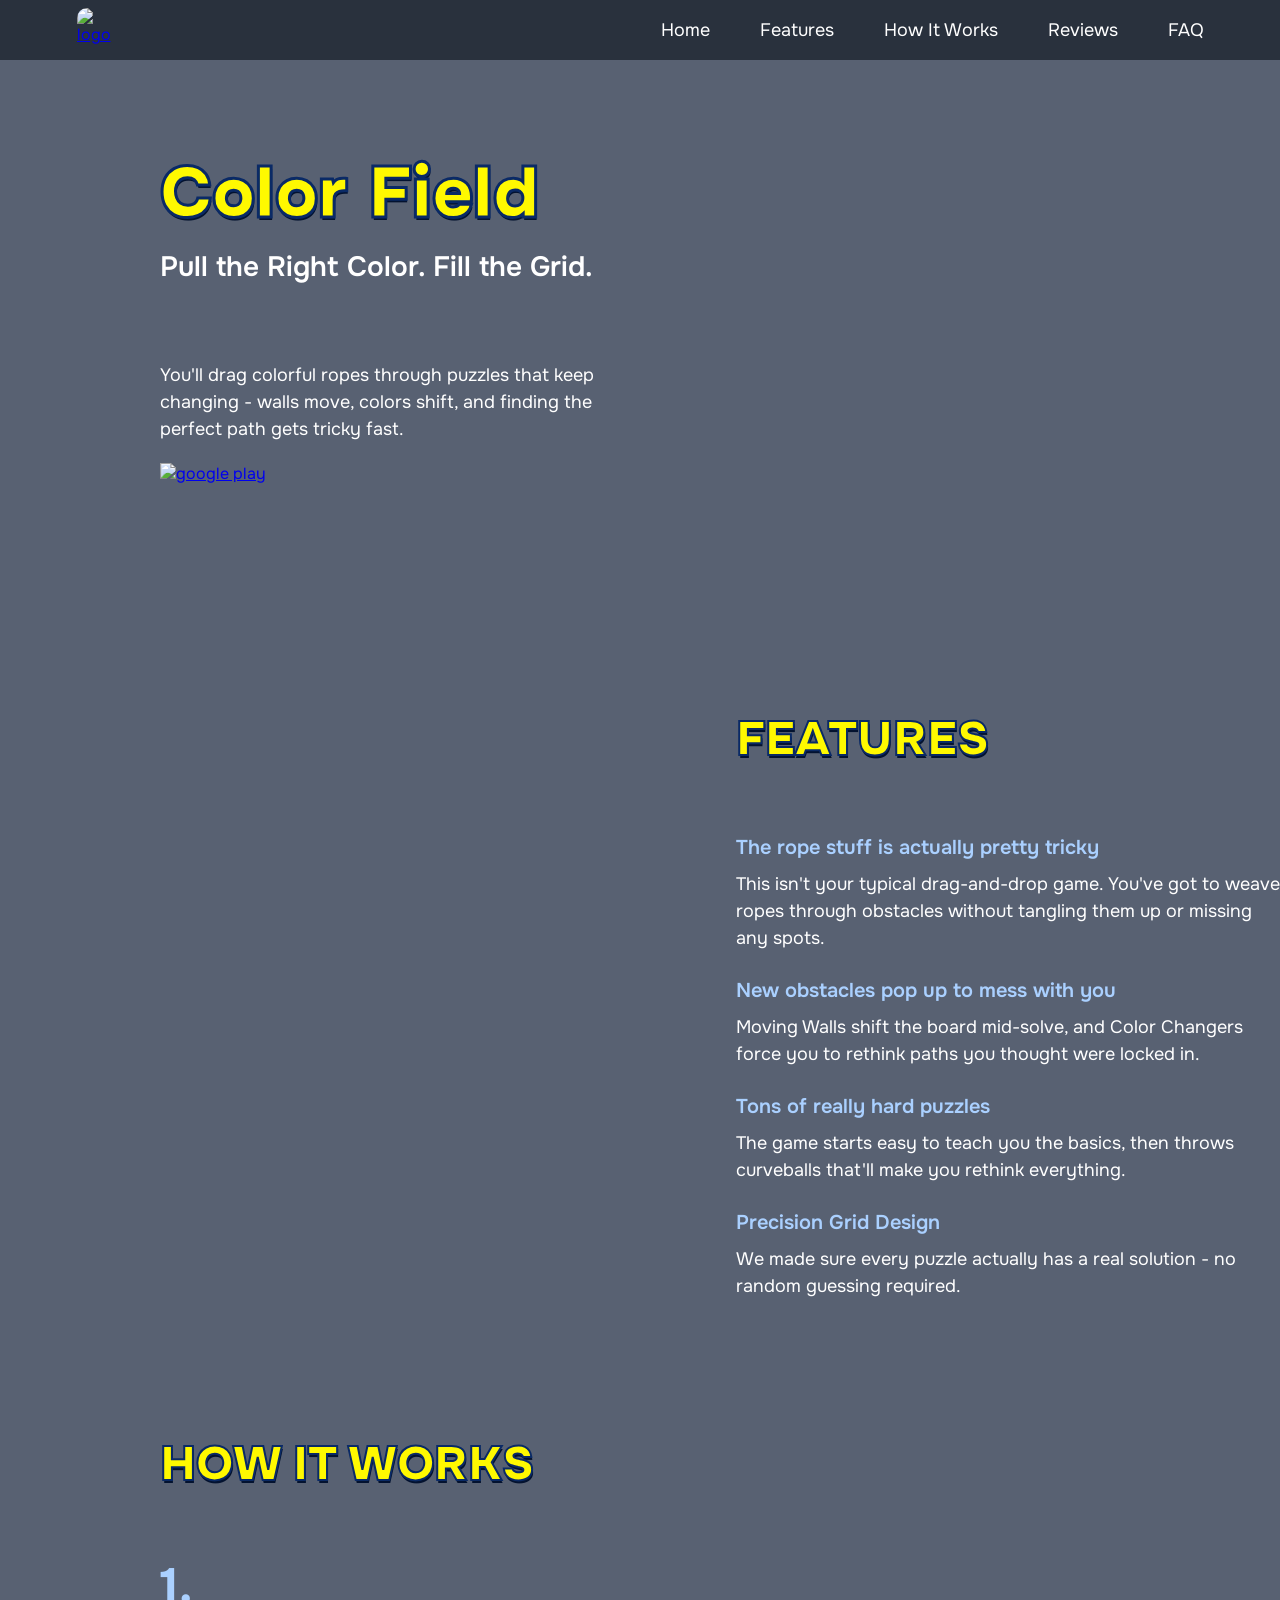
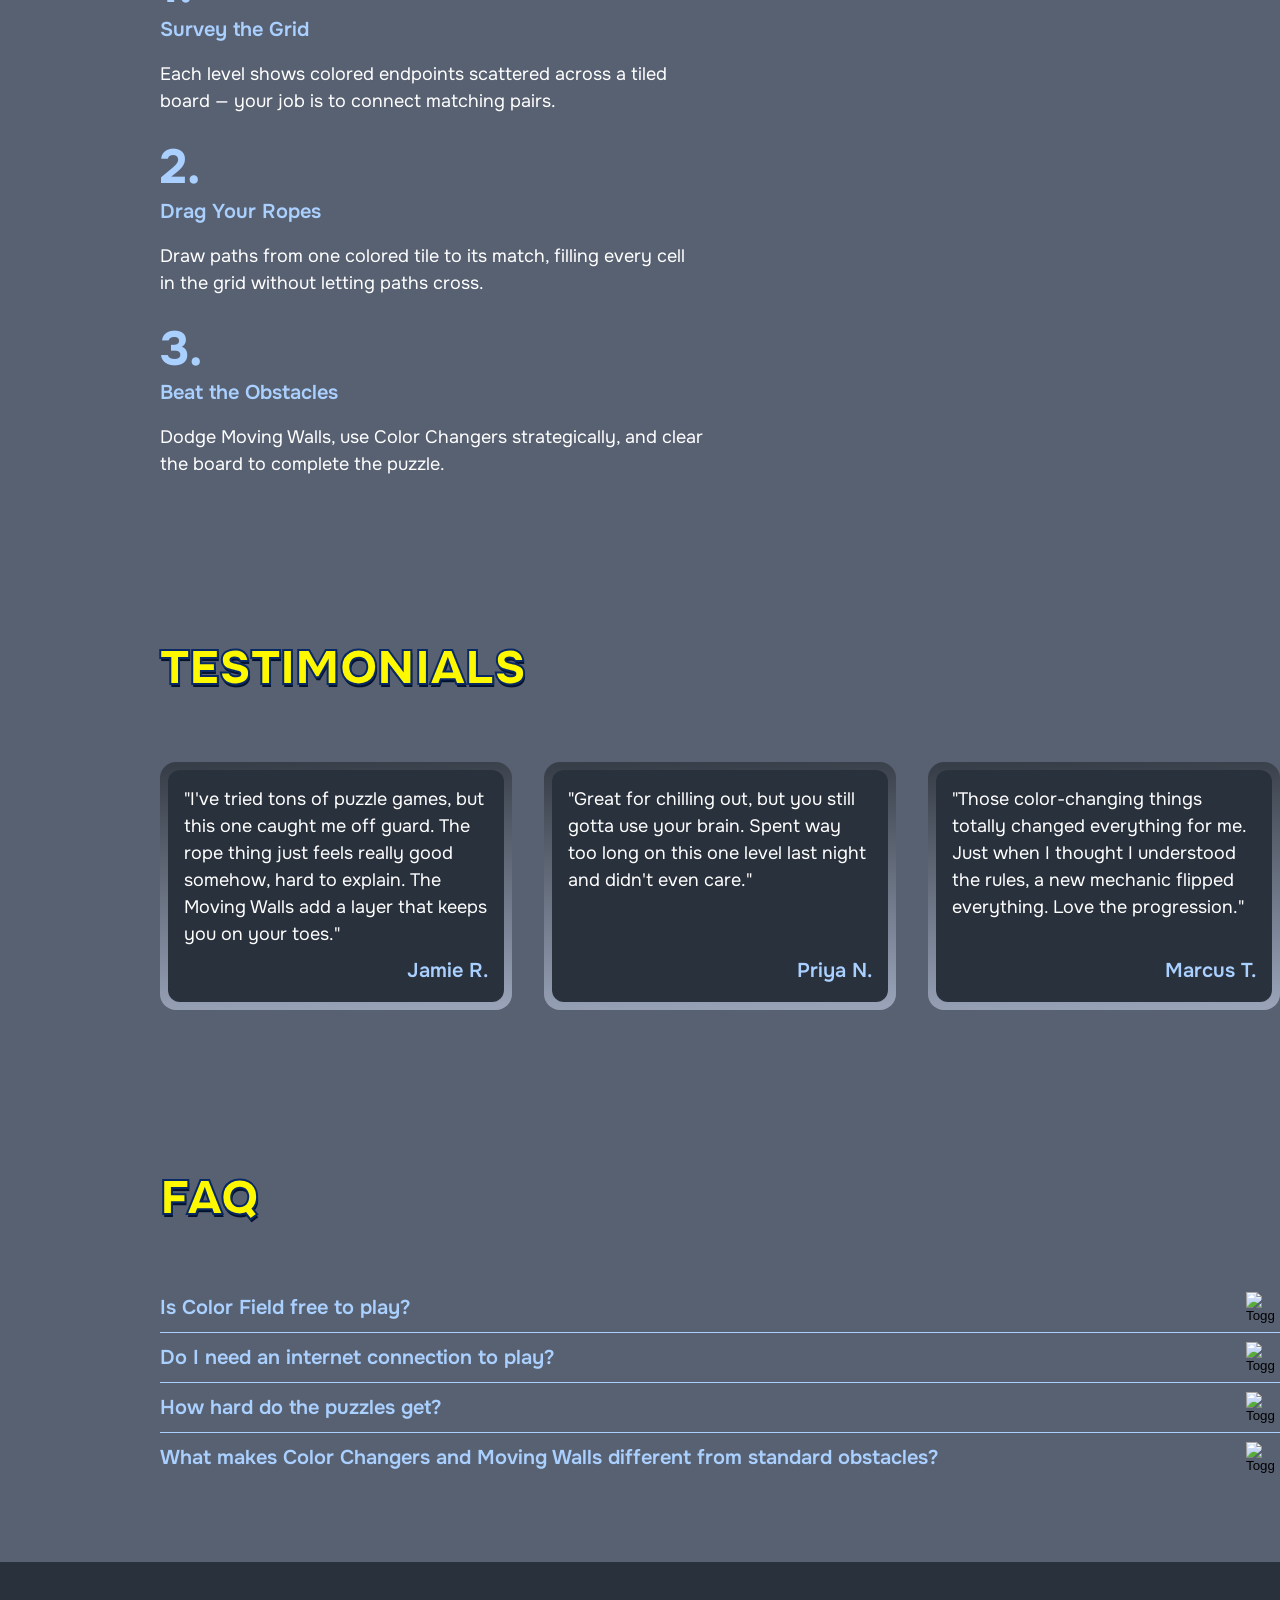
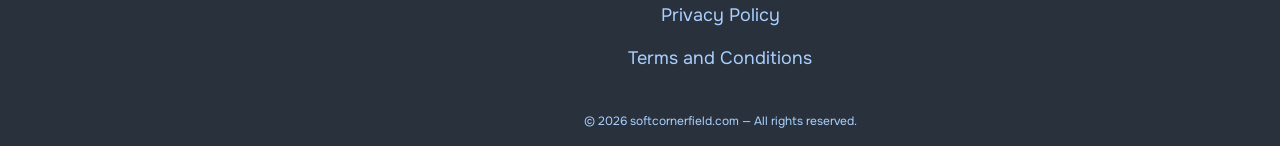
==== index.html @ 63a5f7dd "1" ====
<!doctype html>
<html lang="en">
  <head>
    <meta charset="UTF-8" />
    <meta name="viewport" content="width=device-width, initial-scale=1.0" />
    <meta name="description" content="" />
    <title>Color Field</title>
    <link rel="icon" href="img/500x500.png" />

    <link rel="stylesheet" type="text/css" href="slick/slick.css" />
    <link rel="stylesheet" href="css/main.css" />
  </head>

  <body>
    <header class="o-n-header">
      <div class="o-n-header-background"></div>
      <nav class="o-n-navigation">
        <ul class="o-n-navigation-list">
          <li class="o-n-navigation-item">
            <a href="/">
              <img
                class="o-n-title-img o-n-navigation-img"
                alt="logo"
                src="img/500x500.png"
                style="width: 44px; height: 44px; border-radius: 10px"
              />
            </a>
          </li>
          <li class="o-n-navigation-item">
            <a href="/" class="o-n-navigation-link">Home</a>
          </li>
          <li class="o-n-navigation-item">
            <a href="/#about" class="o-n-navigation-link">Features</a>
          </li>
          <li class="o-n-navigation-item">
            <a href="/#why" class="o-n-navigation-link">How It Works</a>
          </li>

          <li class="o-n-navigation-item">
            <a href="/#reviews" class="o-n-navigation-link">Reviews</a>
          </li>
          <li class="o-n-navigation-item">
            <a href="/#faq" class="o-n-navigation-link">FAQ</a>
          </li>
        </ul>

        <div class="o-n-header-button-wrapper">
          <a href="/" class="o-n-policy-terms-header-icon-menu">
            <img
              href="/"
              class="o-n-title-img"
              alt="logo"
              src="img/500x500.png"
              style="width: 44px; height: 44px; border-radius: 10px"
            />
          </a>

          <button type="button" class="o-n-header-icon-button" data-menu-button>
            <svg
              class="o-n-header-icon o-n-header-icon-menu"
              width="64"
              height="64"
              viewBox="0 0 64 64"
              fill="none"
              xmlns="http://www.w3.org/2000/svg"
            >
              <path
                d="M44 40L20 40"
                stroke="#FFFFFF"
                stroke-width="2"
                stroke-linecap="round"
              />
              <path
                d="M44 32L20 32"
                stroke="#FFFFFF"
                stroke-width="2"
                stroke-linecap="round"
              />
              <path
                d="M44 24L20 24"
                stroke="#FFFFFF"
                stroke-width="2"
                stroke-linecap="round"
              />
            </svg>

            <svg
              class="o-n-header-icon o-n-header-icon-close"
              width="64"
              height="64"
              viewBox="0 0 64 64"
              fill="none"
              xmlns="http://www.w3.org/2000/svg"
            >
              <path
                d="M44 40L20 40"
                stroke="#FFFFFF"
                stroke-width="2"
                stroke-linecap="round"
              />
              <path
                d="M44 32L20 32"
                stroke="#FFFFFF"
                stroke-width="2"
                stroke-linecap="round"
              />
              <path
                d="M44 24L20 24"
                stroke="#FFFFFF"
                stroke-width="2"
                stroke-linecap="round"
              />
            </svg>
          </button>
        </div>
      </nav>
    </header>

    <main>
      <section class="o-n-home" id="home">
        <div class="o-n-home-container">
          <div class="o-n-home-container-top">
            <h1 class="o-n-home-title">Color Field</h1>
            <p class="o-n-home-text">Pull the Right Color. Fill the Grid.</p>
            <p class="o-n-home-text-two">
              You'll drag colorful ropes through puzzles that keep changing -
              walls move, colors shift, and finding the perfect path gets tricky
              fast.
            </p>
            <a
              href="https://play.google.com/store/apps/details?id=com.color.fieldpuzzle&hl=en&gl=us"
              target="_blank"
            >
              <img
                class="o-n-home-link"
                src="./img/Download Button.png"
                alt="google play"
              />
            </a>
          </div>
        </div>
      </section>
      <section class="o-n-about" id="about">
        <div class="o-n-about-container">
          <h2 class="o-n-about-title">Features</h2>
          <ul class="o-n-about-list">
            <li class="o-n-about-item">
              <p class="o-n-about-text">
                The rope stuff is actually pretty tricky
              </p>
              <p class="o-n-about-text-bold">
                This isn't your typical drag-and-drop game. You've got to weave
                ropes through obstacles without tangling them up or missing any
                spots.
              </p>
            </li>
            <li class="o-n-about-item">
              <p class="o-n-about-text">
                New obstacles pop up to mess with you
              </p>
              <p class="o-n-about-text-bold">
                Moving Walls shift the board mid-solve, and Color Changers force
                you to rethink paths you thought were locked in.
              </p>
            </li>
            <li class="o-n-about-item">
              <p class="o-n-about-text">Tons of really hard puzzles</p>
              <p class="o-n-about-text-bold">
                The game starts easy to teach you the basics, then throws
                curveballs that'll make you rethink everything.
              </p>
            </li>
            <li class="o-n-about-item">
              <p class="o-n-about-text">Precision Grid Design</p>
              <p class="o-n-about-text-bold">
                We made sure every puzzle actually has a real solution - no
                random guessing required.
              </p>
            </li>
          </ul>
        </div>
      </section>
      <article class="o-n-why" id="why">
        <span style="display: none"
          >Generated: 2026-06-99, Hash: o-n-qk-o-n-39fd7x</span
        >

        <div class="o-n-why-container">
          <h2 class="o-n-about-title">How It Works</h2>
          <dl class="o-n-why-list">
            <div class="o-n-why-item">
              <dt class="o-n-why-text-bold">1.</dt>
              <dd class="o-n-why-text">Survey the Grid</dd>
              <dd class="o-n-why-text-two">
                Each level shows colored endpoints scattered across a tiled
                board — your job is to connect matching pairs.
              </dd>
            </div>
            <div class="o-n-why-item">
              <dt class="o-n-why-text-bold">2.</dt>
              <dd class="o-n-why-text">Drag Your Ropes</dd>
              <dd class="o-n-why-text-two">
                Draw paths from one colored tile to its match, filling every
                cell in the grid without letting paths cross.
              </dd>
            </div>
            <div class="o-n-why-item">
              <dt class="o-n-why-text-bold">3.</dt>
              <dd class="o-n-why-text">Beat the Obstacles</dd>
              <dd class="o-n-why-text-two">
                Dodge Moving Walls, use Color Changers strategically, and clear
                the board to complete the puzzle.
              </dd>
            </div>
          </dl>
        </div>
      </article>
      <section class="o-n-reviews" id="reviews">
        <div class="o-n-reviews-container">
          <h2 class="o-n-about-title">Testimonials</h2>
          <div class="o-n-reviews-list">
            <div class="o-n-reviews-item">
              <div>
                <p class="o-n-reviews-text-bold">
                  "I've tried tons of puzzle games, but this one caught me off
                  guard. The rope thing just feels really good somehow, hard to
                  explain. The Moving Walls add a layer that keeps you on your
                  toes."
                </p>

                <p class="o-n-reviews-text">Jamie R.</p>
              </div>
            </div>
            <div class="o-n-reviews-item">
              <div>
                <p class="o-n-reviews-text-bold">
                  "Great for chilling out, but you still gotta use your brain.
                  Spent way too long on this one level last night and didn't
                  even care."
                </p>

                <p class="o-n-reviews-text">Priya N.</p>
              </div>
            </div>
            <div class="o-n-reviews-item">
              <div>
                <p class="o-n-reviews-text-bold">
                  "Those color-changing things totally changed everything for
                  me. Just when I thought I understood the rules, a new mechanic
                  flipped everything. Love the progression."
                </p>

                <p class="o-n-reviews-text">Marcus T.</p>
              </div>
            </div>
          </div>
        </div>
      </section>

      <section class="o-n-faq" id="faq">
        <div class="o-n-faq-container">
          <h2 class="o-n-about-title">FAQ</h2>
          <ul class="o-n-faq-list">
            <li class="o-n-faq-item">
              <div class="o-n-faq-question" onclick="toggleAnswer(this)">
                <span>Is Color Field free to play?</span>
                <button class="o-n-toggle-button">
                  <figure><img src="/img/1 (1).png" alt="Toggle" /></figure>
                </button>
              </div>
              <div class="o-n-faq-answer">
                Yes, Color Field is free to download and play on Android. Some
                optional features or level packs may be available within the
                app.
              </div>
            </li>
            <li class="o-n-faq-item">
              <div class="o-n-faq-question" onclick="toggleAnswer(this)">
                <span>Do I need an internet connection to play?</span>
                <button class="o-n-toggle-button">
                  <figure><img src="/img/1 (1).png" alt="Toggle" /></figure>
                </button>
              </div>
              <div class="o-n-faq-answer">
                You can play most levels without wifi, so it's perfect for the
                subway, doctor's office, or just lounging around at home.
              </div>
            </li>
            <li class="o-n-faq-item">
              <div class="o-n-faq-question" onclick="toggleAnswer(this)">
                <span>How hard do the puzzles get?</span>
                <button class="o-n-toggle-button">
                  <figure><img src="/img/1 (1).png" alt="Toggle" /></figure>
                </button>
              </div>
              <div class="o-n-faq-answer">
                There are hundreds of puzzles starts super easy but gets crazy
                hard later — expect the difficulty to build steadily.
              </div>
            </li>
            <li class="o-n-faq-item" style="border: none">
              <div class="o-n-faq-question" onclick="toggleAnswer(this)">
                <span
                  >What makes Color Changers and Moving Walls different from
                  standard obstacles?</span
                >
                <button class="o-n-toggle-button">
                  <figure><img src="/img/1 (1).png" alt="Toggle" /></figure>
                </button>
              </div>
              <div class="o-n-faq-answer">
                Color Changers mess with your rope's color halfway through, so
                you'll need to completely rethink your approach. Moving Walls
                shift the available grid space, so timing and planning matter as
                much as logic.
              </div>
            </li>
          </ul>
        </div>
      </section>
    </main>
    <footer class="o-n-footer" style="margin: auto; background: #29313d">
      <div class="o-n-footer-container">
        <div class="o-n-footer-wrapper">
          <a class="o-n-footer-text" href="/policy.html">Privacy Policy</a>
          <a class="o-n-footer-text" href="/terms.html"
            >Terms and Conditions
          </a>
        </div>
        <p class="o-n-footer-copyright">
          © 2026 softcornerfield.com — All rights reserved.
        </p>
      </div>
    </footer>
    <script src="js/mobile-menu.js"></script>
    <script src="js/jquery-loc-o-n-0.js"></script>
    <script type="text/javascript" src="slick/slick.min.js"></script>
    <script src="js/slick.js"></script>
  </body>
</html>
---- css/main.css ----
@import url("https://fonts.googleapis.com/css2?family=Onest:wght@100..900&display=swap");

*,
*::before,
*::after {
  box-sizing: border-box;
}
html {
  scroll-behavior: smooth;
}

body {
  margin: 0;
  background: #586172;
  font-family: "Onest", sans-serif;
  color: #ffffff;
}

h1,
h2,
h3,
h4,
h5,
h6,
p {
  margin: 0;
}

ul,
ol {
  margin: 0;
  padding: 0;
  list-style: none;
}
dl,
dt,
dd {
  margin: 0;
  padding: 0;
}
img {
  display: block;
  height: auto;
}
figure {
  margin: 0;
  padding: 0;
  border: 0;
}
.list {
  list-style: none;
}

button,
a {
  cursor: pointer;
}

.button:hover {
  scale: 120%;
}

.o-n-header.is-open .o-n-header-background {
  left: 0;
}
.o-n-header-button-wrapper {
  margin-left: auto;
}
.o-n-header-icon {
  display: none;
}

.o-n-header-icon-button {
  display: -webkit-box;
  display: -ms-flexbox;
  display: flex;
  background-color: transparent;
  border: none;
  border-radius: 50%;
}
.o-n-navigation-list.is-open {
  right: 0;
}
.o-n-header-icon-menu {
  display: block;
}

.o-n-header-icon-button.is-open .o-n-header-icon-menu {
  display: none;
}

.o-n-header-icon-button.is-open .o-n-header-icon-close {
  display: block;
}

.o-n-header {
  position: fixed;
  width: 100%;
  z-index: 5;
  transition: background-color 0.3s ease;
  background: transparent;
  display: flex;
  height: 80px;
  background: #29313d;
}

.o-n-header-background {
  position: absolute;
  top: 0;
  right: 0;
  bottom: 0;
  left: 100%;
  z-index: -1;
  transition: left 0.3s ease;
  background: #29313d;
}
.o-n-header.is-open .o-n-header-background {
  left: 0;
}
.o-n-header-button-wrapper {
  margin-right: auto;
  display: flex;
  align-items: center;
  justify-content: space-between;
}

.o-n-header-icon-menu {
  display: block;
}

.o-n-header-icon-button.is-open .o-n-header-icon-menu {
  display: none;
}

.o-n-header-icon-button.is-open .o-n-header-icon-close {
  display: block;
}

.o-n-navigation {
  display: -ms-flexbox;
  -webkit-box-orient: vertical;
  -webkit-box-direction: normal;
  -ms-flex-direction: column;
  flex-direction: column;
  -webkit-box-align: center;
  -ms-flex-align: center;
  align-items: center;
  -webkit-box-flex: 1;
  -ms-flex: 1;
  flex: 1;
  padding: 10px 16px;
  position: relative;
}

.o-n-navigation-list {
  display: flex;
  flex-direction: column;
  align-items: center;
  position: absolute;
  top: 100%;
  right: -100%;
  width: 100%;
  height: auto;
  transition: 0.3s;
  z-index: 999;

  border-radius: 16px;

  padding-top: 16px;
  padding-bottom: 46px;

  gap: 24px;
  background: #29313d;
}

.o-n-navigation-list.is-open {
  right: 0;
}

.o-n-navigation-link {
  transition: all 0.3s ease-in-out;
  text-decoration: none;
  color: #ffffff;
  font-family: Onest;
  font-weight: 600;
  font-style: SemiBold;
  font-size: 24px;
  leading-trim: NONE;
  line-height: 130%;
  letter-spacing: 0%;
}

.o-n-navigation-link:hover,
.o-n-navigatioт-link:focus {
  color: #fff900;
}

.o-n-header.is-open {
  background-color: transparent;
}

.o-n-navigation-img {
  display: none;
}

@media screen and (min-width: 1204px) {
  .o-n-navigation-img {
    display: block;
    margin-right: 490px;
  }
  .o-n-policy-terms-header-icon-menu {
    display: none;
  }
  .o-n-header-button-wrapper {
    display: none;
  }
  .o-n-header {
    width: 100%;
    height: 60px;
    padding: 0;
    display: flex;
    align-items: center;
    justify-content: center;
    z-index: 1000;
  }

  .o-n-header-icon-button {
    display: none;
  }
  .o-n-navigation {
    display: flex;
    flex-direction: row;
    flex: 1;
    padding: 0;
    width: 1440px;
    padding: 0 0px;
    margin: auto;
  }

  .o-n-navigation-list {
    background-color: transparent;
    flex-direction: row;
    display: flex;
    position: static;
    width: 1440px;
    margin: auto;
    padding-block: 0;
    flex: 1;
    gap: 50px;
    height: 0px;
    display: flex;
    justify-content: center;
    align-items: center;
    justify-content: center;
    padding: 0;
  }

  .o-n-navigation-link {
    font-family: Onest;
    font-weight: 400;
    font-style: Regular;
    font-size: 18px;
    leading-trim: NONE;
    line-height: 150%;
    letter-spacing: 0%;
  }

  .o-n-navigation-item-desk {
    display: none;
  }
}

.o-n-home {
  margin: auto;
}
.o-n-home-container {
  width: 375px;
  height: 812px;
  background-repeat: no-repeat;
  background-size: cover;
  background-position: center;
  background-image: url("/img/Hero.png");
  padding: 100px 16px 0px;
  margin: auto;
}

.o-n-home-title {
  font-family: Onest;
  font-weight: 900;
  font-style: Bold;
  font-size: 56px;
  leading-trim: NONE;
  line-height: 120%;
  letter-spacing: 0%;

  color: #fff900;
  text-shadow: 1px 3px 0px #03122f;
  -webkit-text-stroke: 3px #0a2a66;
}

.o-n-home-text {
  font-family: Onest;
  font-weight: 600;
  font-style: SemiBold;
  font-size: 24px;
  leading-trim: NONE;
  line-height: 130%;
  letter-spacing: 0%;

  padding: 16px 90px 64px 0;
}
.o-n-home-text-two {
  font-family: Onest;
  font-weight: 400;
  font-style: Regular;
  font-size: 16px;
  leading-trim: NONE;
  line-height: 150%;
  letter-spacing: 0%;

  padding-bottom: 314px;
}
.o-n-home-link {
  width: 180px;
  margin: auto;
  transition: all 0.3s ease-in-out;
}

.o-n-home-link:hover {
  transform: scale(1.1);
}

@media screen and (min-width: 1204px) {
  .o-n-home {
    width: 1440px;
    height: 631px;
    background-repeat: no-repeat;
    background-size: cover;
    background-position: center;
    background-image: url("/img/Hero\ \(1\).png");
    margin: auto;
  }
  .o-n-home-container {
    width: 1440px;
    height: 631px;
    background-repeat: no-repeat;
    background-size: cover;
    background-position: center;
    background-image: none;
    padding: 150px 832px 0px 160px;
    margin: auto;
  }

  .o-n-home-title {
    font-family: Onest;
    font-weight: 900;
    font-style: Bold;
    font-size: 72px;
    leading-trim: NONE;
    line-height: 120%;
    letter-spacing: 0%;
  }

  .o-n-home-text {
    font-family: Onest;
    font-weight: 600;
    font-style: SemiBold;
    font-size: 28px;
    leading-trim: NONE;
    line-height: 130%;
    letter-spacing: 0%;

    padding: 13px 0 76px;
  }
  .o-n-home-text-two {
    font-family: Onest;
    font-weight: 400;
    font-style: Regular;
    font-size: 18px;
    leading-trim: NONE;
    line-height: 150%;
    letter-spacing: 0%;

    padding-bottom: 20px;
  }
  .o-n-home-link {
    width: 180px;
    margin: 0;
    transition: all 0.3s ease-in-out;
  }
}
.o-n-about {
  margin: auto;
  width: 375px;
  height: 1138px;
  background-repeat: no-repeat;
  background-size: cover;
  background-position: center;
  background-image: url("/img/Features.png");
}
.o-n-about-container {
  width: 375px;
  padding: 60px 16px 0px;
  margin: auto;
}
.o-n-about-title {
  text-transform: uppercase;
  font-family: Onest;
  font-weight: 900;
  font-style: Bold;
  font-size: 36px;
  leading-trim: NONE;
  line-height: 120%;
  letter-spacing: 0%;
  text-shadow: 1px 3px 0px #03122f;
  -webkit-text-stroke: 2px #0a2a66;
  color: #fff900;
}
.o-n-about-list {
  display: flex;
  flex-direction: column;
  gap: 16px;
  padding-top: 48px;
}
.o-n-about-text {
  font-family: Onest;
  font-weight: 600;
  font-style: SemiBold;
  font-size: 18px;
  leading-trim: NONE;
  line-height: 150%;
  letter-spacing: 0%;

  color: #aad0ff;
}

.o-n-about-text-bold {
  font-family: Onest;
  font-weight: 400;
  font-style: Regular;
  font-size: 16px;
  leading-trim: NONE;
  line-height: 150%;
  letter-spacing: 0%;

  padding-top: 8px;
}

@media screen and (min-width: 1204px) {
  .o-n-about {
    width: 1440px;
    height: 725px;
    background-image: url("/img/Features\ \(1\).png");
  }
  .o-n-about-container {
    width: 1440px;
    padding: 80px 160px 0 736px;
  }
  .o-n-about-title {
    font-family: Onest;

    font-style: Bold;
    font-size: 48px;
    leading-trim: NONE;
    line-height: 120%;
    letter-spacing: 0%;
  }
  .o-n-about-list {
    display: flex;
    flex-direction: column;
    gap: 24px;
    padding-top: 64px;
    width: 544px;
  }
  .o-n-about-text {
    font-family: Onest;
    font-weight: 600;
    font-style: SemiBold;
    font-size: 20px;
    leading-trim: NONE;
    line-height: 150%;
    letter-spacing: 0%;
  }

  .o-n-about-text-bold {
    font-family: Onest;
    font-weight: 400;
    font-style: Regular;
    font-size: 18px;
    leading-trim: NONE;
    line-height: 150%;
    letter-spacing: 0%;

    padding-top: 8px;
  }
}

.o-n-why-container {
  width: 375px;
  margin: auto;
  height: 1230px;
  padding: 60px 16px;
  background-repeat: no-repeat;
  background-size: cover;
  background-position: center;
  background-image: url("/img/How\ It\ Works.png");
}
.o-n-why-list {
  padding-top: 48px;
  display: flex;
  flex-direction: column;
  gap: 24px;
}
.o-n-why-item {
  display: flex;
  flex-direction: column;
}

.o-n-why-text-bold {
  font-family: Onest;
  font-weight: 700;
  font-style: Bold;
  font-size: 36px;
  leading-trim: NONE;
  line-height: 120%;
  letter-spacing: 0%;
  color: #aad0ff;
}
.o-n-why-text {
  font-family: Onest;
  font-weight: 600;
  font-style: SemiBold;
  font-size: 18px;
  leading-trim: NONE;
  line-height: 150%;
  letter-spacing: 0%;
  color: #aad0ff;
}
.o-n-why-text-two {
  font-family: Onest;
  font-weight: 400;
  font-style: Regular;
  font-size: 16px;
  leading-trim: NONE;
  line-height: 150%;
  letter-spacing: 0%;
  padding-top: 16px;
}

@media screen and (min-width: 1204px) {
  .o-n-why-container {
    width: 1440px;
    margin: auto;
    height: 804px;
    padding: 80px 160px;
    background-repeat: no-repeat;
    background-size: cover;
    background-position: center;
    background-image: url("/img/How\ It\ Works\ \(1\).png");
  }
  .o-n-why-list {
    padding-top: 64px;
    width: 544px;
    gap: 24px;
  }
  .o-n-why-item {
  }
  .o-n-why-text-bold {
    font-family: Onest;
    font-weight: 700;
    font-style: Bold;
    font-size: 48px;
    leading-trim: NONE;
    line-height: 120%;
    letter-spacing: 0%;
  }
  .o-n-why-text {
    font-family: Onest;
    font-weight: 600;
    font-style: SemiBold;
    font-size: 20px;
    leading-trim: NONE;
    line-height: 150%;
    letter-spacing: 0%;
  }
  .o-n-why-text-two {
    font-family: Onest;
    font-weight: 400;
    font-style: Regular;
    font-size: 18px;
    leading-trim: NONE;
    line-height: 150%;
    letter-spacing: 0%;
  }
}

.o-n-reviews-container {
  margin: auto;
  padding: 60px 16px;
  width: 375px;
}
.o-n-reviews-list {
  padding-top: 48px;
}

.o-n-reviews-item {
  margin: 0 8px;
  width: 300px;
  height: 227px;

  border-radius: 16px;
  padding: 8px;
  background: #29313d;

  background: linear-gradient(177.69deg, #373e48 1.9%, #99a3b8 98.1%);
}
.o-n-reviews-item div {
  width: 284px;
  height: 211px;
  border-radius: 12px;
  padding: 16px;
  background: #29313d;
}

.o-n-reviews-text-bold {
  font-family: Onest;
  font-weight: 400;
  font-style: Regular;
  font-size: 16px;
  leading-trim: NONE;
  line-height: 150%;
  letter-spacing: 0%;
  height: 144px;
}

.o-n-reviews-text {
  font-family: Onest;
  font-weight: 600;
  font-style: SemiBold;
  font-size: 18px;
  leading-trim: NONE;
  line-height: 150%;
  letter-spacing: 0%;
  text-align: right;
  color: #aad0ff;
  padding-top: 8px;
}

@media screen and (min-width: 1204px) {
  .o-n-reviews-container {
    margin: auto;
    padding: 80px 160px;
    width: 1440px;
  }
  .o-n-reviews-list {
    padding-top: 64px;
  }

  .o-n-reviews-item {
    margin: 0 16px;
    width: 352px;
    height: 248px;
    border-radius: 16px;
    padding: 8px;
  }
  .o-n-reviews-item div {
    width: 336px;
    height: 232px;

    border-radius: 12px;
    padding: 16px;
  }

  .o-n-reviews-text-bold {
    font-family: Onest;
    font-weight: 400;
    font-style: Regular;
    font-size: 18px;
    leading-trim: NONE;
    line-height: 150%;
    letter-spacing: 0%;
    height: 162px;
  }

  .o-n-reviews-text {
    font-family: Onest;
    font-weight: 600;
    font-style: SemiBold;
    font-size: 20px;
    leading-trim: NONE;
    line-height: 150%;
    letter-spacing: 0%;
    text-align: right;

    padding-top: 8px;
  }
}

.o-n-faq-container {
  padding: 60px 16px;
  width: 375px;
  margin: auto;
}
.o-n-faq-list {
  padding-top: 48px;
  display: flex;
  flex-direction: column;
  gap: 8px;
}

.o-n-faq-item {
  padding-bottom: 8px;
  border-bottom: 1px solid #aad0ff;
}

.o-n-faq-question {
  display: flex;
  justify-content: space-between;
  align-items: center;
  font-family: Onest;
  font-weight: 600;
  font-style: SemiBold;
  font-size: 18px;
  leading-trim: NONE;
  line-height: 150%;
  letter-spacing: 0%;

  color: #aad0ff;
}

.o-n-faq-answer {
  font-family: Onest;
  font-weight: 400;
  font-style: Regular;
  font-size: 16px;
  leading-trim: NONE;
  line-height: 150%;
  letter-spacing: 0%;
}
.o-n-toggle-button {
  background: none;
  border: none;
  cursor: pointer;
}

.o-n-toggle-button img {
  width: 28px;
  transition: transform 0.3s ease;
}
.o-n-faq-answer {
  max-height: 0;
  overflow: hidden;
  transition:
    max-height 0.4s ease,
    opacity 0.4s ease;
  opacity: 0;
}

.o-n-faq-answer.open {
  max-height: 200px;
  opacity: 1;
  padding-top: 16px;
}

.o-n-toggle-button img.rotated {
  transform: rotate(180deg);
}
@media screen and (min-width: 1204px) {
  .o-n-faq-container {
    padding: 80px 160px;
    width: 1440px;
    margin: auto;
  }
  .o-n-faq-list {
    padding-top: 64px;
  }

  .o-n-faq-item {
  }

  .o-n-faq-question {
    font-family: Onest;
    font-weight: 600;
    font-style: SemiBold;
    font-size: 20px;
    leading-trim: NONE;
    line-height: 150%;
    letter-spacing: 0%;
  }

  .o-n-faq-answer {
    font-family: Onest;
    font-weight: 400;
    font-style: Regular;
    font-size: 18px;
    leading-trim: NONE;
    line-height: 150%;
    letter-spacing: 0%;
  }
}
.o-n-policy-terms-container {
  padding: 120px 16px 40px;
  width: 375px;
  margin: auto;

  font-family: Onest;
  font-weight: 400;
  font-style: Regular;
  font-size: 16px;
  leading-trim: NONE;
  line-height: 150%;
  letter-spacing: 0%;
}

.o-n-policy-terms-container h1 {
  margin-bottom: 20px;
  font-family: Onest;
  font-weight: 700;
  font-style: Bold;
  font-size: 36px;
  leading-trim: NONE;
  line-height: 120%;
  letter-spacing: 0%;
}
.o-n-policy-terms-container h2 {
  margin: 20px 0;
  font-family: Onest;
  font-weight: 600;
  font-style: SemiBold;
  font-size: 24px;
  leading-trim: NONE;
  line-height: 130%;
  letter-spacing: 0%;
}
.o-n-policy-terms-container u {
  display: block;
  margin: 20px 0;
}
.o-n-policy-terms-container strong {
  display: block;
  margin: 20px 0;
}
.o-n-policy-terms-container ul {
  list-style-type: disc;
  margin-left: 20px;
}
.o-n-policy-terms-container a {
  text-decoration: none;
  color: #ffffff;
}

@media screen and (min-width: 1204px) {
  .o-n-policy-terms-container {
    padding: 140px 160px 80px;
    width: 1440px;

    font-weight: 400;
    font-style: Regular;
    font-size: 18px;
    leading-trim: NONE;
    line-height: 150%;
    letter-spacing: 0%;
  }
  .o-n-policy-terms-container h1 {
    font-weight: 700;
    font-style: Bold;
    font-size: 48px;
    leading-trim: NONE;
    line-height: 120%;
    letter-spacing: 0%;
  }
  .o-n-policy-terms-container h2 {
    font-weight: 500;
    font-style: Medium;
    font-size: 28px;
    leading-trim: NONE;
    line-height: 130%;
    letter-spacing: 0%;
  }
}

.o-n-footer-container {
  width: 375px;
  padding: 40px 16px 16px;
  margin: auto;
  display: flex;
  flex-direction: column;

  align-items: center;
  gap: 40px;
  color: #aad0ff;
}

.o-n-footer-wrapper {
  display: flex;
  flex-direction: column;
  gap: 16px;
}

.o-n-footer-text {
  text-decoration: none;
  color: inherit;
  font-family: Onest;
  font-weight: 400;
  font-style: Regular;
  font-size: 16px;
  leading-trim: NONE;
  line-height: 150%;
  letter-spacing: 0%;
  text-align: center;
}

.o-n-footer-copyright {
  font-family: Onest;
  font-weight: 400;
  font-style: Regular;
  font-size: 11px;
  leading-trim: NONE;
  line-height: 150%;
  letter-spacing: 0%;
  text-align: center;
}

@media screen and (min-width: 1204px) {
  .o-n-footer-container {
    width: 1440px;
    padding: 40px 160px 16px;
    gap: 40px;
  }

  .o-n-footer-text {
    font-family: Onest;
    font-weight: 400;
    font-style: Regular;
    font-size: 18px;
    leading-trim: NONE;
    line-height: 150%;
    letter-spacing: 0%;
    text-align: center;
  }

  .o-n-footer-copyright {
    font-family: Onest;
    font-weight: 400;
    font-style: Regular;
    font-size: 12px;
    leading-trim: NONE;
    line-height: 150%;
    letter-spacing: 0%;
    text-align: center;
  }
}
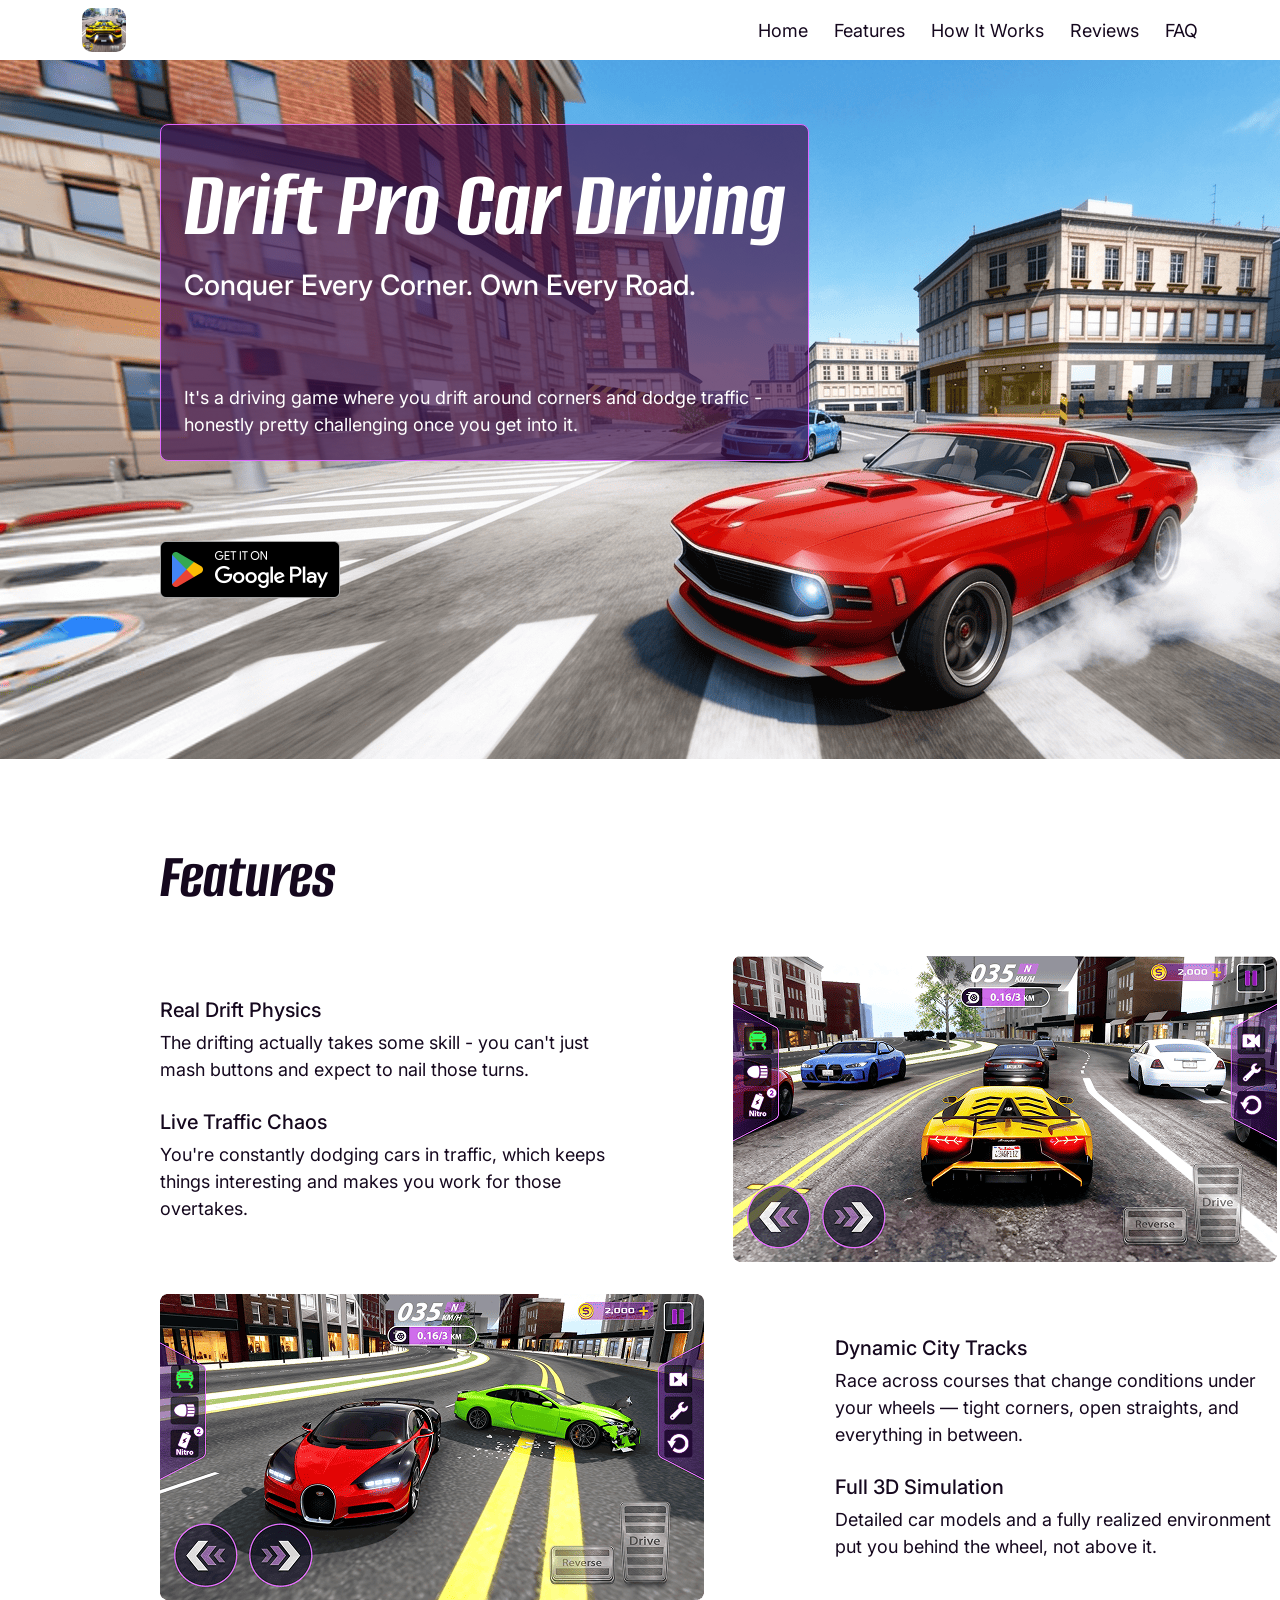
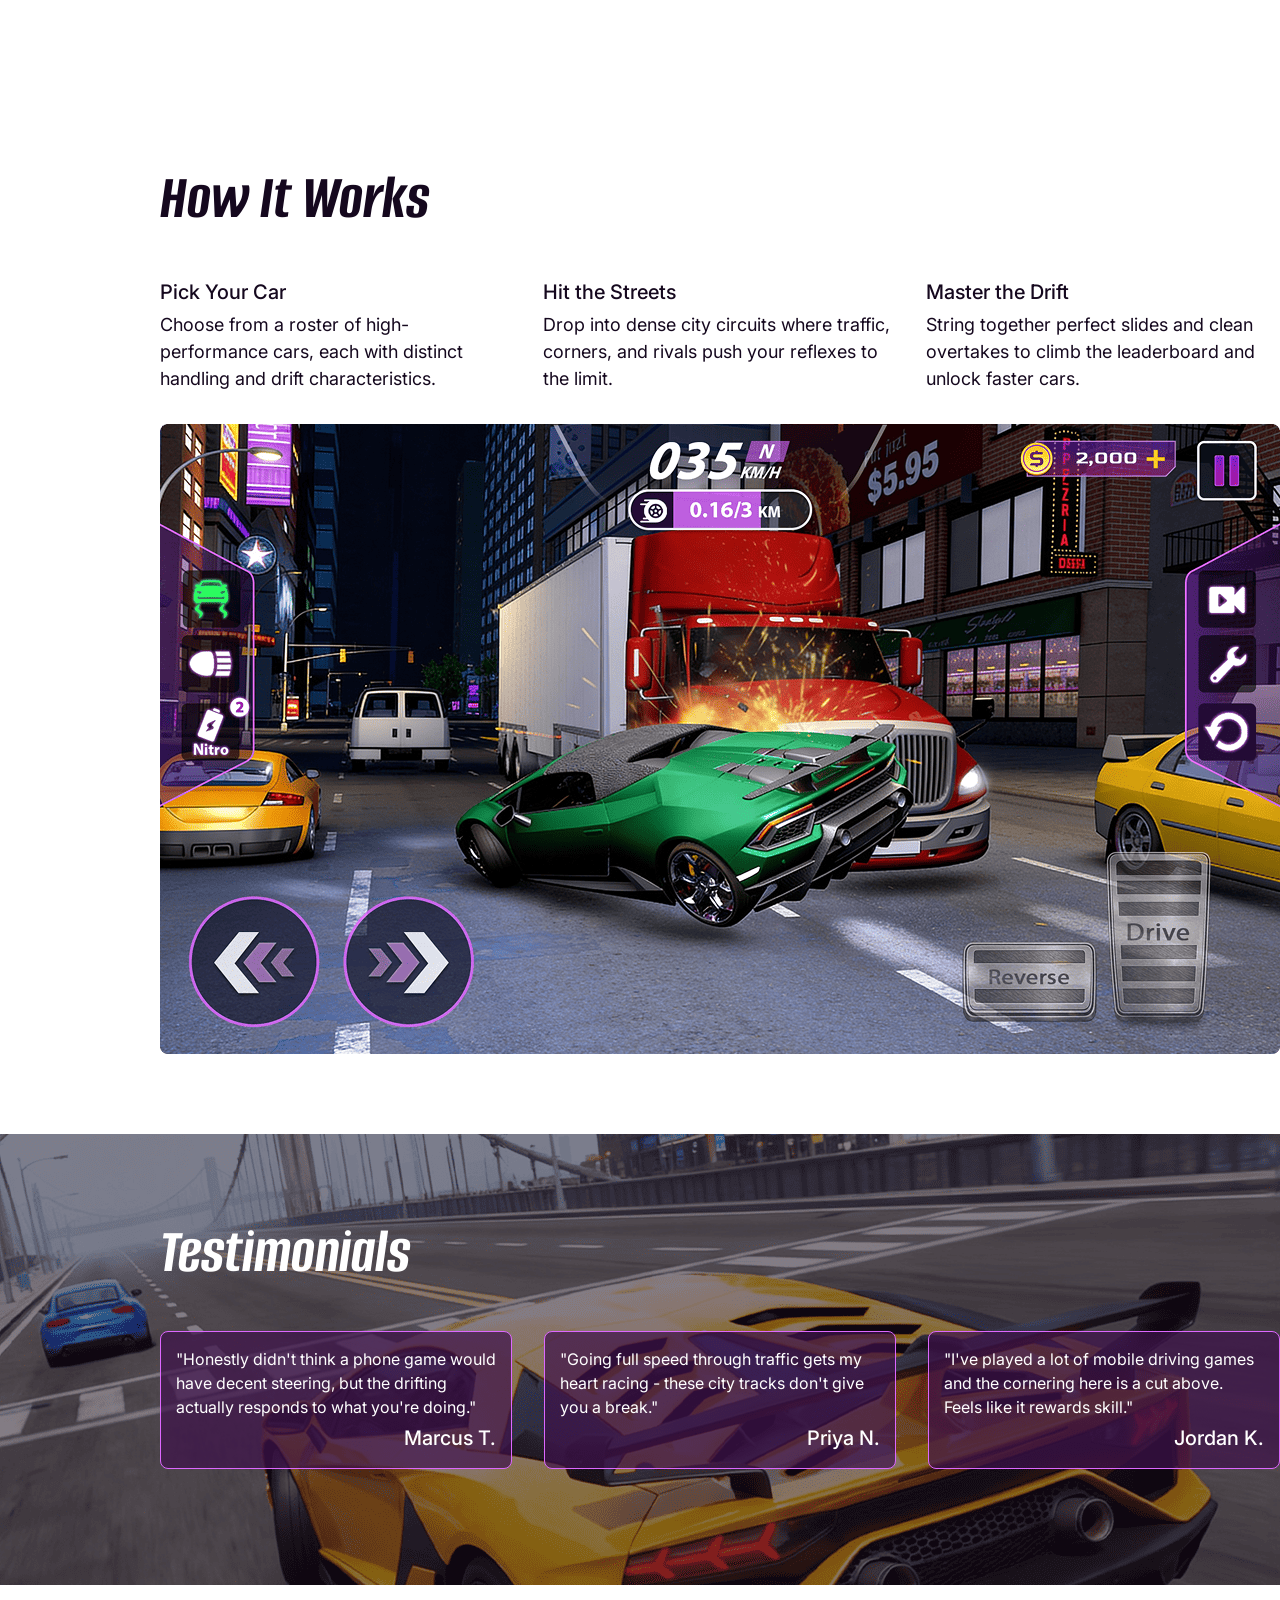
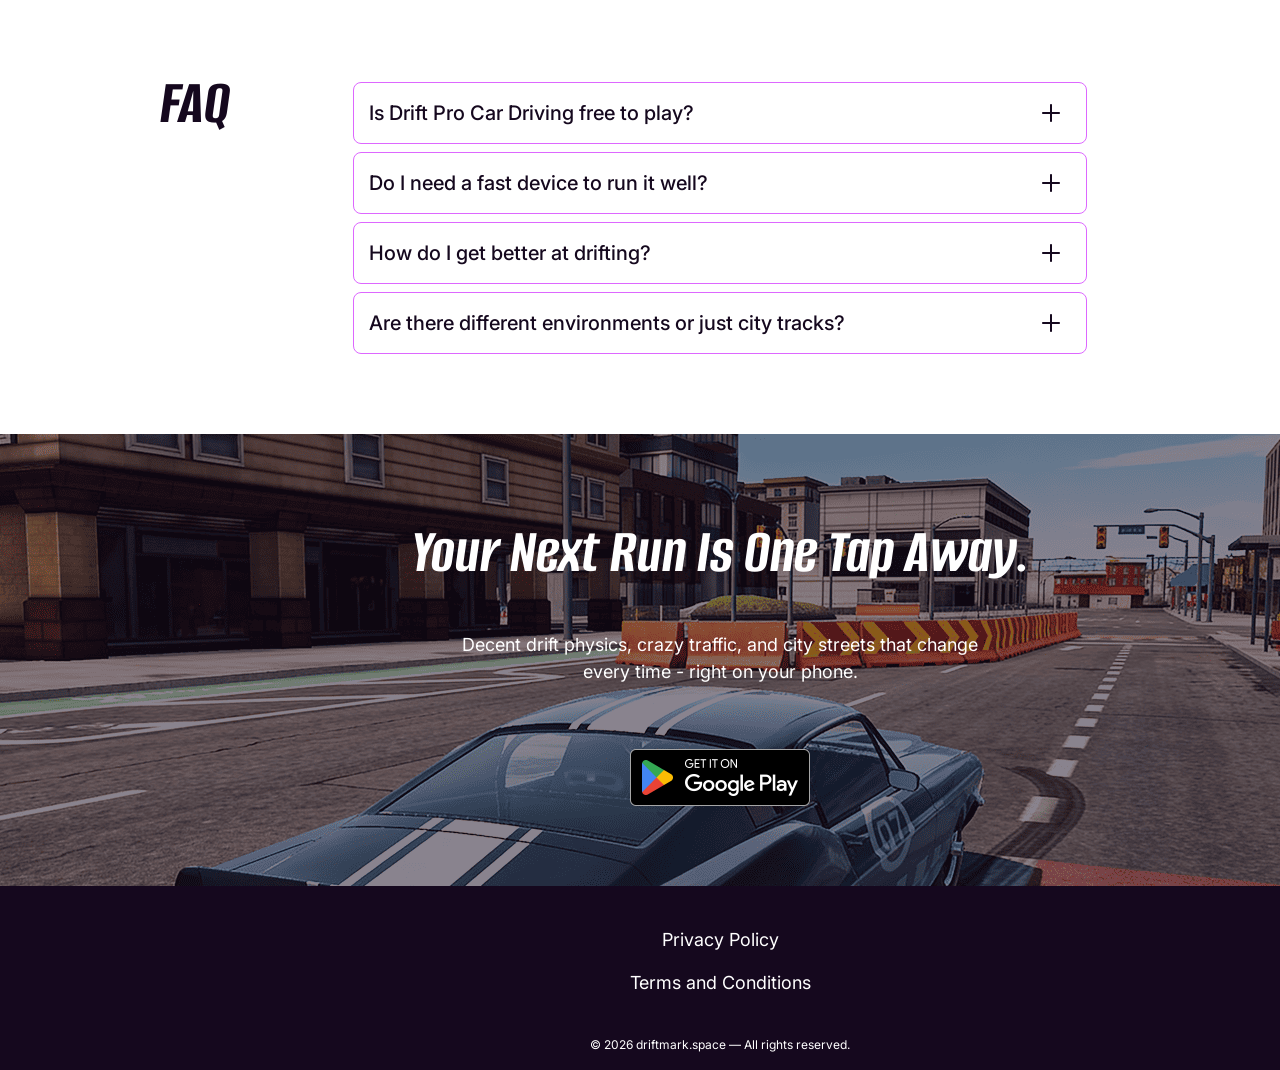
==== commit 24869243: "2" ====
--- a/index.html
+++ b/index.html
@@ -4,7 +4,7 @@
     <meta charset="UTF-8" />
     <meta name="viewport" content="width=device-width, initial-scale=1.0" />
     <meta name="description" content="" />
-    <title>Color Field</title>
+    <title>Drift Pro Car Driving</title>
     <link rel="icon" href="img/500x500.png" />
 
     <link rel="stylesheet" type="text/css" href="slick/slick.css" />
@@ -12,52 +12,52 @@
   </head>
 
   <body>
-    <header class="o-n-header">
-      <div class="o-n-header-background"></div>
-      <nav class="o-n-navigation">
-        <ul class="o-n-navigation-list">
-          <li class="o-n-navigation-item">
+    <header class="p-t-header">
+      <div class="p-t-header-background"></div>
+      <nav class="p-t-navigation">
+        <ul class="p-t-navigation-list">
+          <li class="p-t-navigation-item">
             <a href="/">
               <img
-                class="o-n-title-img o-n-navigation-img"
+                class="p-t-title-img p-t-navigation-img"
                 alt="logo"
                 src="img/500x500.png"
                 style="width: 44px; height: 44px; border-radius: 10px"
               />
             </a>
           </li>
-          <li class="o-n-navigation-item">
-            <a href="/" class="o-n-navigation-link">Home</a>
-          </li>
-          <li class="o-n-navigation-item">
-            <a href="/#about" class="o-n-navigation-link">Features</a>
-          </li>
-          <li class="o-n-navigation-item">
-            <a href="/#why" class="o-n-navigation-link">How It Works</a>
-          </li>
-
-          <li class="o-n-navigation-item">
-            <a href="/#reviews" class="o-n-navigation-link">Reviews</a>
-          </li>
-          <li class="o-n-navigation-item">
-            <a href="/#faq" class="o-n-navigation-link">FAQ</a>
+          <li class="p-t-navigation-item">
+            <a href="/" class="p-t-navigation-link">Home</a>
+          </li>
+          <li class="p-t-navigation-item">
+            <a href="/#about" class="p-t-navigation-link">Features</a>
+          </li>
+          <li class="p-t-navigation-item">
+            <a href="/#why" class="p-t-navigation-link">How It Works</a>
+          </li>
+
+          <li class="p-t-navigation-item">
+            <a href="/#reviews" class="p-t-navigation-link">Reviews</a>
+          </li>
+          <li class="p-t-navigation-item">
+            <a href="/#faq" class="p-t-navigation-link">FAQ</a>
           </li>
         </ul>
 
-        <div class="o-n-header-button-wrapper">
-          <a href="/" class="o-n-policy-terms-header-icon-menu">
+        <div class="p-t-header-button-wrapper">
+          <a href="/" class="p-t-policy-terms-header-icon-menu">
             <img
               href="/"
-              class="o-n-title-img"
+              class="p-t-title-img"
               alt="logo"
               src="img/500x500.png"
               style="width: 44px; height: 44px; border-radius: 10px"
             />
           </a>
 
-          <button type="button" class="o-n-header-icon-button" data-menu-button>
+          <button type="button" class="p-t-header-icon-button" data-menu-button>
             <svg
-              class="o-n-header-icon o-n-header-icon-menu"
+              class="p-t-header-icon p-t-header-icon-menu"
               width="64"
               height="64"
               viewBox="0 0 64 64"
@@ -66,26 +66,26 @@
             >
               <path
                 d="M44 40L20 40"
-                stroke="#FFFFFF"
+                stroke="#15081E"
                 stroke-width="2"
                 stroke-linecap="round"
               />
               <path
                 d="M44 32L20 32"
-                stroke="#FFFFFF"
+                stroke="#15081E"
                 stroke-width="2"
                 stroke-linecap="round"
               />
               <path
                 d="M44 24L20 24"
-                stroke="#FFFFFF"
+                stroke="#15081E"
                 stroke-width="2"
                 stroke-linecap="round"
               />
             </svg>
 
             <svg
-              class="o-n-header-icon o-n-header-icon-close"
+              class="p-t-header-icon p-t-header-icon-close"
               width="64"
               height="64"
               viewBox="0 0 64 64"
@@ -94,19 +94,19 @@
             >
               <path
                 d="M44 40L20 40"
-                stroke="#FFFFFF"
+                stroke="#15081E"
                 stroke-width="2"
                 stroke-linecap="round"
               />
               <path
                 d="M44 32L20 32"
-                stroke="#FFFFFF"
+                stroke="#15081E"
                 stroke-width="2"
                 stroke-linecap="round"
               />
               <path
                 d="M44 24L20 24"
-                stroke="#FFFFFF"
+                stroke="#15081E"
                 stroke-width="2"
                 stroke-linecap="round"
               />
@@ -117,223 +117,223 @@
     </header>
 
     <main>
-      <section class="o-n-home" id="home">
-        <div class="o-n-home-container">
-          <div class="o-n-home-container-top">
-            <h1 class="o-n-home-title">Color Field</h1>
-            <p class="o-n-home-text">Pull the Right Color. Fill the Grid.</p>
-            <p class="o-n-home-text-two">
-              You'll drag colorful ropes through puzzles that keep changing -
-              walls move, colors shift, and finding the perfect path gets tricky
-              fast.
+      <section class="p-t-home" id="home">
+        <div class="p-t-home-container">
+          <div class="p-t-home-container-top">
+            <h1 class="p-t-home-title">Drift Pro Car Driving</h1>
+            <p class="p-t-home-text">Conquer Every Corner. Own Every Road.</p>
+            <p class="p-t-home-text-two">
+              It's a driving game where you drift around corners and dodge
+              traffic - honestly pretty challenging once you get into it.
             </p>
-            <a
-              href="https://play.google.com/store/apps/details?id=com.color.fieldpuzzle&hl=en&gl=us"
-              target="_blank"
-            >
-              <img
-                class="o-n-home-link"
-                src="./img/Download Button.png"
-                alt="google play"
-              />
-            </a>
           </div>
-        </div>
-      </section>
-      <section class="o-n-about" id="about">
-        <div class="o-n-about-container">
-          <h2 class="o-n-about-title">Features</h2>
-          <ul class="o-n-about-list">
-            <li class="o-n-about-item">
-              <p class="o-n-about-text">
-                The rope stuff is actually pretty tricky
-              </p>
-              <p class="o-n-about-text-bold">
-                This isn't your typical drag-and-drop game. You've got to weave
-                ropes through obstacles without tangling them up or missing any
-                spots.
-              </p>
-            </li>
-            <li class="o-n-about-item">
-              <p class="o-n-about-text">
-                New obstacles pop up to mess with you
-              </p>
-              <p class="o-n-about-text-bold">
-                Moving Walls shift the board mid-solve, and Color Changers force
-                you to rethink paths you thought were locked in.
-              </p>
-            </li>
-            <li class="o-n-about-item">
-              <p class="o-n-about-text">Tons of really hard puzzles</p>
-              <p class="o-n-about-text-bold">
-                The game starts easy to teach you the basics, then throws
-                curveballs that'll make you rethink everything.
-              </p>
-            </li>
-            <li class="o-n-about-item">
-              <p class="o-n-about-text">Precision Grid Design</p>
-              <p class="o-n-about-text-bold">
-                We made sure every puzzle actually has a real solution - no
-                random guessing required.
+          <a
+            href="https://play.google.com/store/apps/details?id=car.drift.pro.traffic.simulation3d&hl=en&gl=us"
+            target="_blank"
+          >
+            <img
+              class="p-t-home-link"
+              src="./img/Store Download Button.png"
+              alt="google play"
+            />
+          </a>
+        </div>
+      </section>
+      <section class="p-t-about" id="about">
+        <div class="p-t-about-container">
+          <h2 class="p-t-about-title">Features</h2>
+          <ul class="p-t-about-list">
+            <li class="p-t-about-item">
+              <p class="p-t-about-text">Real Drift Physics</p>
+              <p class="p-t-about-text-bold">
+                The drifting actually takes some skill - you can't just mash
+                buttons and expect to nail those turns.
+              </p>
+            </li>
+            <li class="p-t-about-item">
+              <p class="p-t-about-text">Live Traffic Chaos</p>
+              <p class="p-t-about-text-bold">
+                You're constantly dodging cars in traffic, which keeps things
+                interesting and makes you work for those overtakes.
               </p>
             </li>
           </ul>
-        </div>
-      </section>
-      <article class="o-n-why" id="why">
+          <ul class="p-t-about-list p-t-about-list-two">
+            <li class="p-t-about-item">
+              <p class="p-t-about-text">Dynamic City Tracks</p>
+              <p class="p-t-about-text-bold">
+                Race across courses that change conditions under your wheels —
+                tight corners, open straights, and everything in between.
+              </p>
+            </li>
+            <li class="p-t-about-item">
+              <p class="p-t-about-text">Full 3D Simulation</p>
+              <p class="p-t-about-text-bold">
+                Detailed car models and a fully realized environment put you
+                behind the wheel, not above it.
+              </p>
+            </li>
+          </ul>
+        </div>
+      </section>
+      <article class="p-t-why" id="why">
         <span style="display: none"
-          >Generated: 2026-06-99, Hash: o-n-qk-o-n-39fd7x</span
+          >Generated: 2026-05-16, Hash: p-t-qk-p-t-39fd7x</span
         >
 
-        <div class="o-n-why-container">
-          <h2 class="o-n-about-title">How It Works</h2>
-          <dl class="o-n-why-list">
-            <div class="o-n-why-item">
-              <dt class="o-n-why-text-bold">1.</dt>
-              <dd class="o-n-why-text">Survey the Grid</dd>
-              <dd class="o-n-why-text-two">
-                Each level shows colored endpoints scattered across a tiled
-                board — your job is to connect matching pairs.
+        <div class="p-t-why-container">
+          <h2 class="p-t-about-title">How It Works</h2>
+          <dl class="p-t-why-list">
+            <div class="p-t-why-item">
+              <dt class="p-t-why-text-bold">Pick Your Car</dt>
+              <dd class="p-t-why-text">
+                Choose from a roster of high-performance cars, each with
+                distinct handling and drift characteristics.
               </dd>
             </div>
-            <div class="o-n-why-item">
-              <dt class="o-n-why-text-bold">2.</dt>
-              <dd class="o-n-why-text">Drag Your Ropes</dd>
-              <dd class="o-n-why-text-two">
-                Draw paths from one colored tile to its match, filling every
-                cell in the grid without letting paths cross.
+            <div class="p-t-why-item">
+              <dt class="p-t-why-text-bold">Hit the Streets</dt>
+              <dd class="p-t-why-text">
+                Drop into dense city circuits where traffic, corners, and rivals
+                push your reflexes to the limit.
               </dd>
             </div>
-            <div class="o-n-why-item">
-              <dt class="o-n-why-text-bold">3.</dt>
-              <dd class="o-n-why-text">Beat the Obstacles</dd>
-              <dd class="o-n-why-text-two">
-                Dodge Moving Walls, use Color Changers strategically, and clear
-                the board to complete the puzzle.
+            <div class="p-t-why-item">
+              <dt class="p-t-why-text-bold">Master the Drift</dt>
+              <dd class="p-t-why-text">
+                String together perfect slides and clean overtakes to climb the
+                leaderboard and unlock faster cars.
               </dd>
             </div>
           </dl>
         </div>
       </article>
-      <section class="o-n-reviews" id="reviews">
-        <div class="o-n-reviews-container">
-          <h2 class="o-n-about-title">Testimonials</h2>
-          <div class="o-n-reviews-list">
-            <div class="o-n-reviews-item">
-              <div>
-                <p class="o-n-reviews-text-bold">
-                  "I've tried tons of puzzle games, but this one caught me off
-                  guard. The rope thing just feels really good somehow, hard to
-                  explain. The Moving Walls add a layer that keeps you on your
-                  toes."
-                </p>
-
-                <p class="o-n-reviews-text">Jamie R.</p>
-              </div>
-            </div>
-            <div class="o-n-reviews-item">
-              <div>
-                <p class="o-n-reviews-text-bold">
-                  "Great for chilling out, but you still gotta use your brain.
-                  Spent way too long on this one level last night and didn't
-                  even care."
-                </p>
-
-                <p class="o-n-reviews-text">Priya N.</p>
-              </div>
-            </div>
-            <div class="o-n-reviews-item">
-              <div>
-                <p class="o-n-reviews-text-bold">
-                  "Those color-changing things totally changed everything for
-                  me. Just when I thought I understood the rules, a new mechanic
-                  flipped everything. Love the progression."
-                </p>
-
-                <p class="o-n-reviews-text">Marcus T.</p>
-              </div>
+      <section class="p-t-reviews" id="reviews">
+        <div class="p-t-reviews-container">
+          <h2 class="p-t-about-title" style="color: #ffffff">Testimonials</h2>
+          <div class="p-t-reviews-list">
+            <div class="p-t-reviews-item">
+              <p class="p-t-reviews-text-bold">
+                "Honestly didn't think a phone game would have decent steering,
+                but the drifting actually responds to what you're doing."
+              </p>
+              <p class="p-t-reviews-text">Marcus T.</p>
+            </div>
+            <div class="p-t-reviews-item">
+              <p class="p-t-reviews-text-bold">
+                "Going full speed through traffic gets my heart racing - these
+                city tracks don't give you a break."
+              </p>
+              <p class="p-t-reviews-text">Priya N.</p>
+            </div>
+            <div class="p-t-reviews-item">
+              <p class="p-t-reviews-text-bold">
+                "I've played a lot of mobile driving games and the cornering
+                here is a cut above. Feels like it rewards skill."
+              </p>
+              <p class="p-t-reviews-text">Jordan K.</p>
             </div>
           </div>
         </div>
       </section>
 
-      <section class="o-n-faq" id="faq">
-        <div class="o-n-faq-container">
-          <h2 class="o-n-about-title">FAQ</h2>
-          <ul class="o-n-faq-list">
-            <li class="o-n-faq-item">
-              <div class="o-n-faq-question" onclick="toggleAnswer(this)">
-                <span>Is Color Field free to play?</span>
-                <button class="o-n-toggle-button">
+      <section class="p-t-faq" id="faq">
+        <div class="p-t-faq-container">
+          <h2 class="p-t-about-title">FAQ</h2>
+          <ul class="p-t-faq-list">
+            <li class="p-t-faq-item">
+              <div class="p-t-faq-question" onclick="toggleAnswer(this)">
+                <span>Is Drift Pro Car Driving free to play?</span>
+                <button class="p-t-toggle-button">
                   <figure><img src="/img/1 (1).png" alt="Toggle" /></figure>
                 </button>
               </div>
-              <div class="o-n-faq-answer">
-                Yes, Color Field is free to download and play on Android. Some
-                optional features or level packs may be available within the
-                app.
-              </div>
-            </li>
-            <li class="o-n-faq-item">
-              <div class="o-n-faq-question" onclick="toggleAnswer(this)">
-                <span>Do I need an internet connection to play?</span>
-                <button class="o-n-toggle-button">
+              <div class="p-t-faq-answer">
+                Yes — the game is free to download and play on Android via
+                Google Play.
+              </div>
+            </li>
+            <li class="p-t-faq-item">
+              <div class="p-t-faq-question" onclick="toggleAnswer(this)">
+                <span>Do I need a fast device to run it well?</span>
+                <button class="p-t-toggle-button">
                   <figure><img src="/img/1 (1).png" alt="Toggle" /></figure>
                 </button>
               </div>
-              <div class="o-n-faq-answer">
-                You can play most levels without wifi, so it's perfect for the
-                subway, doctor's office, or just lounging around at home.
-              </div>
-            </li>
-            <li class="o-n-faq-item">
-              <div class="o-n-faq-question" onclick="toggleAnswer(this)">
-                <span>How hard do the puzzles get?</span>
-                <button class="o-n-toggle-button">
+              <div class="p-t-faq-answer">
+                Works fine on most newer Android phones - we made sure it
+                wouldn't be too demanding.
+              </div>
+            </li>
+            <li class="p-t-faq-item">
+              <div class="p-t-faq-question" onclick="toggleAnswer(this)">
+                <span>How do I get better at drifting?</span>
+                <button class="p-t-toggle-button">
                   <figure><img src="/img/1 (1).png" alt="Toggle" /></figure>
                 </button>
               </div>
-              <div class="o-n-faq-answer">
-                There are hundreds of puzzles starts super easy but gets crazy
-                hard later — expect the difficulty to build steadily.
-              </div>
-            </li>
-            <li class="o-n-faq-item" style="border: none">
-              <div class="o-n-faq-question" onclick="toggleAnswer(this)">
+              <div class="p-t-faq-answer">
+                Try the slower cars first to get a feel for how the steering
+                works, then move up - you'll actually need to practice instead
+                of just hitting buttons randomly.
+              </div>
+            </li>
+            <li class="p-t-faq-item">
+              <div class="p-t-faq-question" onclick="toggleAnswer(this)">
                 <span
-                  >What makes Color Changers and Moving Walls different from
-                  standard obstacles?</span
+                  >Are there different environments or just city tracks?</span
                 >
-                <button class="o-n-toggle-button">
+                <button class="p-t-toggle-button">
                   <figure><img src="/img/1 (1).png" alt="Toggle" /></figure>
                 </button>
               </div>
-              <div class="o-n-faq-answer">
-                Color Changers mess with your rope's color halfway through, so
-                you'll need to completely rethink your approach. Moving Walls
-                shift the available grid space, so timing and planning matter as
-                much as logic.
+              <div class="p-t-faq-answer">
+                The game features dynamic city courses with varied layouts,
+                keeping the routes and traffic patterns feeling distinct across
+                runs.
               </div>
             </li>
           </ul>
         </div>
       </section>
+      <section class="p-t-your" id="your">
+        <div class="p-t-your-container">
+          <h2
+            class="p-t-about-title"
+            style="text-align: center; color: #ffffff"
+          >
+            Your Next Run Is One Tap Away.
+          </h2>
+          <p class="p-t-your-text">
+            Decent drift physics, crazy traffic, and city streets that change
+            every time - right on your phone.
+          </p>
+          <a
+            href="https://play.google.com/store/apps/details?id=car.drift.pro.traffic.simulation3d&hl=en&gl=us"
+            target="_blank"
+          >
+            <img
+              class="p-t-home-link p-t-your-img"
+              src="./img/Store Download Button.png"
+              alt="google play"
+            />
+          </a>
+        </div>
+      </section>
     </main>
-    <footer class="o-n-footer" style="margin: auto; background: #29313d">
-      <div class="o-n-footer-container">
-        <div class="o-n-footer-wrapper">
-          <a class="o-n-footer-text" href="/policy.html">Privacy Policy</a>
-          <a class="o-n-footer-text" href="/terms.html"
-            >Terms and Conditions
-          </a>
-        </div>
-        <p class="o-n-footer-copyright">
-          © 2026 softcornerfield.com — All rights reserved.
+    <footer class="p-t-footer" style="margin: auto; background: #15081e">
+      <div class="p-t-footer-container">
+        <div class="p-t-footer-wrapper">
+          <a class="p-t-footer-text" href="/policy.html">Privacy Policy</a>
+          <a class="p-t-footer-text" href="/terms.html">Terms and Conditions</a>
+        </div>
+        <p class="p-t-footer-copyright">
+          © 2026 driftmark.space — All rights reserved.
         </p>
       </div>
     </footer>
     <script src="js/mobile-menu.js"></script>
-    <script src="js/jquery-loc-o-n-0.js"></script>
+    <script src="js/jquery-loc-p-t-0.js"></script>
     <script type="text/javascript" src="slick/slick.min.js"></script>
     <script src="js/slick.js"></script>
   </body>
--- a/css/main.css
+++ b/css/main.css
@@ -1,4 +1,4 @@
-@import url("https://fonts.googleapis.com/css2?family=Onest:wght@100..900&display=swap");
+@import url("https://fonts.googleapis.com/css2?family=Alumni+Sans:ital,wght@0,100..900;1,100..900&family=Inter:ital,opsz,wght@0,14..32,100..900;1,14..32,100..900&display=swap");
 
 *,
 *::before,
@@ -11,9 +11,9 @@
 
 body {
   margin: 0;
-  background: #586172;
-  font-family: "Onest", sans-serif;
-  color: #ffffff;
+  background: #ffffff;
+
+  color: #15081e;
 }
 
 h1,
@@ -60,17 +60,17 @@
   scale: 120%;
 }
 
-.o-n-header.is-open .o-n-header-background {
+.p-t-header.is-open .p-t-header-background {
   left: 0;
 }
-.o-n-header-button-wrapper {
+.p-t-header-button-wrapper {
   margin-left: auto;
 }
-.o-n-header-icon {
+.p-t-header-icon {
   display: none;
 }
 
-.o-n-header-icon-button {
+.p-t-header-icon-button {
   display: -webkit-box;
   display: -ms-flexbox;
   display: flex;
@@ -78,22 +78,22 @@
   border: none;
   border-radius: 50%;
 }
-.o-n-navigation-list.is-open {
+.p-t-navigation-list.is-open {
   right: 0;
 }
-.o-n-header-icon-menu {
+.p-t-header-icon-menu {
   display: block;
 }
 
-.o-n-header-icon-button.is-open .o-n-header-icon-menu {
+.p-t-header-icon-button.is-open .p-t-header-icon-menu {
   display: none;
 }
 
-.o-n-header-icon-button.is-open .o-n-header-icon-close {
+.p-t-header-icon-button.is-open .p-t-header-icon-close {
   display: block;
 }
 
-.o-n-header {
+.p-t-header {
   position: fixed;
   width: 100%;
   z-index: 5;
@@ -101,10 +101,10 @@
   background: transparent;
   display: flex;
   height: 80px;
-  background: #29313d;
-}
-
-.o-n-header-background {
+  background: #ffffff;
+}
+
+.p-t-header-background {
   position: absolute;
   top: 0;
   right: 0;
@@ -112,31 +112,31 @@
   left: 100%;
   z-index: -1;
   transition: left 0.3s ease;
-  background: #29313d;
-}
-.o-n-header.is-open .o-n-header-background {
+  background: #ffffff;
+}
+.p-t-header.is-open .p-t-header-background {
   left: 0;
 }
-.o-n-header-button-wrapper {
+.p-t-header-button-wrapper {
   margin-right: auto;
   display: flex;
   align-items: center;
   justify-content: space-between;
 }
 
-.o-n-header-icon-menu {
+.p-t-header-icon-menu {
   display: block;
 }
 
-.o-n-header-icon-button.is-open .o-n-header-icon-menu {
+.p-t-header-icon-button.is-open .p-t-header-icon-menu {
   display: none;
 }
 
-.o-n-header-icon-button.is-open .o-n-header-icon-close {
+.p-t-header-icon-button.is-open .p-t-header-icon-close {
   display: block;
 }
 
-.o-n-navigation {
+.p-t-navigation {
   display: -ms-flexbox;
   -webkit-box-orient: vertical;
   -webkit-box-direction: normal;
@@ -152,7 +152,7 @@
   position: relative;
 }
 
-.o-n-navigation-list {
+.p-t-navigation-list {
   display: flex;
   flex-direction: column;
   align-items: center;
@@ -169,52 +169,52 @@
   padding-top: 16px;
   padding-bottom: 46px;
 
-  gap: 24px;
-  background: #29313d;
-}
-
-.o-n-navigation-list.is-open {
+  gap: 25px;
+  background: #ffffff;
+}
+
+.p-t-navigation-list.is-open {
   right: 0;
 }
 
-.o-n-navigation-link {
+.p-t-navigation-link {
   transition: all 0.3s ease-in-out;
   text-decoration: none;
-  color: #ffffff;
-  font-family: Onest;
-  font-weight: 600;
-  font-style: SemiBold;
+  color: #15081e;
+  font-family: Inter;
+  font-weight: 400;
+  font-style: Regular;
   font-size: 24px;
   leading-trim: NONE;
   line-height: 130%;
   letter-spacing: 0%;
 }
 
-.o-n-navigation-link:hover,
-.o-n-navigatioт-link:focus {
-  color: #fff900;
-}
-
-.o-n-header.is-open {
+.p-t-navigation-link:hover,
+.p-t-navigatioт-link:focus {
+  color: #dd67ff;
+}
+
+.p-t-header.is-open {
   background-color: transparent;
 }
 
-.o-n-navigation-img {
+.p-t-navigation-img {
   display: none;
 }
 
-@media screen and (min-width: 1204px) {
-  .o-n-navigation-img {
+@media screen and (min-width: 1200px) {
+  .p-t-navigation-img {
     display: block;
-    margin-right: 490px;
-  }
-  .o-n-policy-terms-header-icon-menu {
+    margin-right: 606px;
+  }
+  .p-t-policy-terms-header-icon-menu {
     display: none;
   }
-  .o-n-header-button-wrapper {
+  .p-t-header-button-wrapper {
     display: none;
   }
-  .o-n-header {
+  .p-t-header {
     width: 100%;
     height: 60px;
     padding: 0;
@@ -224,10 +224,10 @@
     z-index: 1000;
   }
 
-  .o-n-header-icon-button {
+  .p-t-header-icon-button {
     display: none;
   }
-  .o-n-navigation {
+  .p-t-navigation {
     display: flex;
     flex-direction: row;
     flex: 1;
@@ -237,7 +237,7 @@
     margin: auto;
   }
 
-  .o-n-navigation-list {
+  .p-t-navigation-list {
     background-color: transparent;
     flex-direction: row;
     display: flex;
@@ -246,7 +246,7 @@
     margin: auto;
     padding-block: 0;
     flex: 1;
-    gap: 50px;
+    gap: 26px;
     height: 0px;
     display: flex;
     justify-content: center;
@@ -255,8 +255,8 @@
     padding: 0;
   }
 
-  .o-n-navigation-link {
-    font-family: Onest;
+  .p-t-navigation-link {
+    font-family: Inter;
     font-weight: 400;
     font-style: Regular;
     font-size: 18px;
@@ -265,52 +265,48 @@
     letter-spacing: 0%;
   }
 
-  .o-n-navigation-item-desk {
+  .p-t-navigation-item-desk {
     display: none;
   }
 }
 
-.o-n-home {
-  margin: auto;
-}
-.o-n-home-container {
+.p-t-home {
+  margin: auto;
+  color: #ffffff;
+}
+.p-t-home-container {
   width: 375px;
   height: 812px;
   background-repeat: no-repeat;
   background-size: cover;
   background-position: center;
   background-image: url("/img/Hero.png");
-  padding: 100px 16px 0px;
-  margin: auto;
-}
-
-.o-n-home-title {
-  font-family: Onest;
-  font-weight: 900;
-  font-style: Bold;
-  font-size: 56px;
+  padding: 116px 32px 0px;
+  margin: auto;
+}
+
+.p-t-home-title {
+  font-family: Alumni Sans;
+  font-weight: 700;
+  font-style: Italic;
+  font-size: 48px;
   leading-trim: NONE;
   line-height: 120%;
   letter-spacing: 0%;
-
-  color: #fff900;
-  text-shadow: 1px 3px 0px #03122f;
-  -webkit-text-stroke: 3px #0a2a66;
-}
-
-.o-n-home-text {
-  font-family: Onest;
-  font-weight: 600;
-  font-style: SemiBold;
+}
+
+.p-t-home-text {
+  font-family: Inter;
+  font-weight: 400;
+  font-style: Regular;
   font-size: 24px;
   leading-trim: NONE;
   line-height: 130%;
   letter-spacing: 0%;
-
-  padding: 16px 90px 64px 0;
-}
-.o-n-home-text-two {
-  font-family: Onest;
+  padding: 4px 0 40px;
+}
+.p-t-home-text-two {
+  font-family: Inter;
   font-weight: 400;
   font-style: Regular;
   font-size: 16px;
@@ -318,124 +314,127 @@
   line-height: 150%;
   letter-spacing: 0%;
 
-  padding-bottom: 314px;
-}
-.o-n-home-link {
+  padding-bottom: 299px;
+}
+.p-t-home-link {
   width: 180px;
   margin: auto;
   transition: all 0.3s ease-in-out;
 }
 
-.o-n-home-link:hover {
+.p-t-home-link:hover {
   transform: scale(1.1);
 }
 
-@media screen and (min-width: 1204px) {
-  .o-n-home {
-    width: 1440px;
-    height: 631px;
+@media screen and (min-width: 1200px) {
+  .p-t-home {
+    width: auto;
+    height: 759px;
     background-repeat: no-repeat;
     background-size: cover;
     background-position: center;
-    background-image: url("/img/Hero\ \(1\).png");
+    background-image: url("/img/Hero\ \(2\).png");
     margin: auto;
   }
-  .o-n-home-container {
+  .p-t-home-container {
     width: 1440px;
-    height: 631px;
-    background-repeat: no-repeat;
-    background-size: cover;
-    background-position: center;
+    height: 759px;
+
     background-image: none;
-    padding: 150px 832px 0px 160px;
+    padding: 124px 160px;
     margin: auto;
   }
-
-  .o-n-home-title {
-    font-family: Onest;
-    font-weight: 900;
-    font-style: Bold;
-    font-size: 72px;
+  .p-t-home-container-top {
+    border: 1px solid #dd67ff;
+    background: #3e124bb2;
+    width: 649px;
+    height: 337px;
+    margin-bottom: 80px;
+    border-radius: 8px;
+
+    padding: 23px;
+  }
+  .p-t-home-title {
+    font-family: Alumni Sans;
+    font-weight: 700;
+    font-style: Italic;
+    font-size: 96px;
     leading-trim: NONE;
     line-height: 120%;
     letter-spacing: 0%;
   }
 
-  .o-n-home-text {
-    font-family: Onest;
-    font-weight: 600;
-    font-style: SemiBold;
+  .p-t-home-text {
+    font-family: Inter;
+    font-weight: 500;
+    font-style: Medium;
     font-size: 28px;
     leading-trim: NONE;
     line-height: 130%;
     letter-spacing: 0%;
 
-    padding: 13px 0 76px;
-  }
-  .o-n-home-text-two {
-    font-family: Onest;
+    padding: 4px 0 80px;
+  }
+  .p-t-home-text-two {
+    font-family: Inter;
     font-weight: 400;
     font-style: Regular;
     font-size: 18px;
     leading-trim: NONE;
     line-height: 150%;
     letter-spacing: 0%;
-
-    padding-bottom: 20px;
-  }
-  .o-n-home-link {
+    padding: 0;
+  }
+  .p-t-home-link {
     width: 180px;
     margin: 0;
     transition: all 0.3s ease-in-out;
   }
 }
-.o-n-about {
+.p-t-about {
   margin: auto;
   width: 375px;
-  height: 1138px;
+  height: 1126px;
   background-repeat: no-repeat;
   background-size: cover;
   background-position: center;
   background-image: url("/img/Features.png");
 }
-.o-n-about-container {
+.p-t-about-container {
   width: 375px;
   padding: 60px 16px 0px;
   margin: auto;
 }
-.o-n-about-title {
-  text-transform: uppercase;
-  font-family: Onest;
-  font-weight: 900;
-  font-style: Bold;
-  font-size: 36px;
+.p-t-about-title {
+  font-family: Alumni Sans;
+  font-weight: 700;
+  font-style: Italic;
+  font-size: 40px;
   leading-trim: NONE;
   line-height: 120%;
   letter-spacing: 0%;
-  text-shadow: 1px 3px 0px #03122f;
-  -webkit-text-stroke: 2px #0a2a66;
-  color: #fff900;
-}
-.o-n-about-list {
+}
+.p-t-about-list {
   display: flex;
   flex-direction: column;
-  gap: 16px;
-  padding-top: 48px;
-}
-.o-n-about-text {
-  font-family: Onest;
-  font-weight: 600;
-  font-style: SemiBold;
+  gap: 24px;
+  padding-top: 40px;
+}
+.p-t-about-list-two {
+  padding-top: 241px;
+}
+.p-t-about-text {
+  font-family: Inter;
+  font-weight: 400;
+  font-style: Regular;
   font-size: 18px;
   leading-trim: NONE;
   line-height: 150%;
   letter-spacing: 0%;
-
-  color: #aad0ff;
-}
-
-.o-n-about-text-bold {
-  font-family: Onest;
+}
+
+.p-t-about-text-bold {
+  font-family: Inter;
   font-weight: 400;
   font-style: Regular;
   font-size: 16px;
@@ -443,148 +442,131 @@
   line-height: 150%;
   letter-spacing: 0%;
 
-  padding-top: 8px;
-}
-
-@media screen and (min-width: 1204px) {
-  .o-n-about {
+  padding-top: 4px;
+}
+
+@media screen and (min-width: 1200px) {
+  .p-t-about {
     width: 1440px;
-    height: 725px;
+    height: 921px;
     background-image: url("/img/Features\ \(1\).png");
   }
-  .o-n-about-container {
+  .p-t-about-container {
     width: 1440px;
-    padding: 80px 160px 0 736px;
-  }
-  .o-n-about-title {
-    font-family: Onest;
-
-    font-style: Bold;
-    font-size: 48px;
+    padding: 80px 160px 0;
+  }
+  .p-t-about-title {
+    font-family: Alumni Sans;
+    font-weight: 700;
+    font-style: Italic;
+    font-size: 64px;
     leading-trim: NONE;
     line-height: 120%;
     letter-spacing: 0%;
   }
-  .o-n-about-list {
+  .p-t-about-list {
     display: flex;
     flex-direction: column;
     gap: 24px;
-    padding-top: 64px;
-    width: 544px;
-  }
-  .o-n-about-text {
-    font-family: Onest;
-    font-weight: 600;
-    font-style: SemiBold;
+    padding-top: 79px;
+    width: 445px;
+  }
+  .p-t-about-list-two {
+    padding-top: 111px;
+    margin-left: auto;
+  }
+  .p-t-about-text {
+    font-family: Inter;
+    font-weight: 500;
+    font-style: Medium;
     font-size: 20px;
     leading-trim: NONE;
     line-height: 150%;
     letter-spacing: 0%;
   }
 
-  .o-n-about-text-bold {
-    font-family: Onest;
+  .p-t-about-text-bold {
+    font-family: Inter;
     font-weight: 400;
     font-style: Regular;
     font-size: 18px;
     leading-trim: NONE;
     line-height: 150%;
     letter-spacing: 0%;
-
-    padding-top: 8px;
-  }
-}
-
-.o-n-why-container {
+  }
+}
+
+.p-t-why-container {
   width: 375px;
   margin: auto;
-  height: 1230px;
+  height: 818px;
   padding: 60px 16px;
   background-repeat: no-repeat;
   background-size: cover;
   background-position: center;
   background-image: url("/img/How\ It\ Works.png");
 }
-.o-n-why-list {
-  padding-top: 48px;
+.p-t-why-list {
+  padding-top: 40px;
   display: flex;
   flex-direction: column;
   gap: 24px;
 }
-.o-n-why-item {
+.p-t-why-item {
   display: flex;
   flex-direction: column;
-}
-
-.o-n-why-text-bold {
-  font-family: Onest;
-  font-weight: 700;
-  font-style: Bold;
-  font-size: 36px;
-  leading-trim: NONE;
-  line-height: 120%;
-  letter-spacing: 0%;
-  color: #aad0ff;
-}
-.o-n-why-text {
-  font-family: Onest;
-  font-weight: 600;
-  font-style: SemiBold;
+  gap: 4px;
+}
+
+.p-t-why-text-bold {
+  font-family: Inter;
+  font-weight: 500;
+  font-style: Medium;
+  font-size: 20px;
+  leading-trim: NONE;
+  line-height: 150%;
+  letter-spacing: 0%;
+}
+.p-t-why-text {
+  font-family: Inter;
+  font-weight: 400;
+  font-style: Regular;
   font-size: 18px;
   leading-trim: NONE;
   line-height: 150%;
   letter-spacing: 0%;
-  color: #aad0ff;
-}
-.o-n-why-text-two {
-  font-family: Onest;
-  font-weight: 400;
-  font-style: Regular;
-  font-size: 16px;
-  leading-trim: NONE;
-  line-height: 150%;
-  letter-spacing: 0%;
-  padding-top: 16px;
-}
-
-@media screen and (min-width: 1204px) {
-  .o-n-why-container {
+}
+
+@media screen and (min-width: 1200px) {
+  .p-t-why-container {
     width: 1440px;
     margin: auto;
-    height: 804px;
+    height: 1054px;
     padding: 80px 160px;
     background-repeat: no-repeat;
     background-size: cover;
     background-position: center;
     background-image: url("/img/How\ It\ Works\ \(1\).png");
   }
-  .o-n-why-list {
-    padding-top: 64px;
-    width: 544px;
-    gap: 24px;
-  }
-  .o-n-why-item {
-  }
-  .o-n-why-text-bold {
-    font-family: Onest;
-    font-weight: 700;
-    font-style: Bold;
-    font-size: 48px;
-    leading-trim: NONE;
-    line-height: 120%;
-    letter-spacing: 0%;
-  }
-  .o-n-why-text {
-    font-family: Onest;
-    font-weight: 600;
-    font-style: SemiBold;
+  .p-t-why-list {
+    padding-top: 40px;
+    flex-direction: row;
+    gap: 32px;
+  }
+  .p-t-why-item {
+    width: 351px;
+  }
+  .p-t-why-text-bold {
+    font-family: Inter;
+    font-weight: 500;
+    font-style: Medium;
     font-size: 20px;
     leading-trim: NONE;
     line-height: 150%;
     letter-spacing: 0%;
   }
-  .o-n-why-text-two {
-    font-family: Onest;
+  .p-t-why-text {
+    font-family: Inter;
     font-weight: 400;
     font-style: Regular;
     font-size: 18px;
@@ -593,143 +575,142 @@
     letter-spacing: 0%;
   }
 }
-
-.o-n-reviews-container {
+.p-t-reviews {
+  width: 375px;
+  margin: auto;
+  height: 367px;
+  background-repeat: no-repeat;
+  background-size: cover;
+  background-position: center;
+  background-image: url("/img/Reviews.png");
+}
+.p-t-reviews-container {
   margin: auto;
   padding: 60px 16px;
   width: 375px;
 }
-.o-n-reviews-list {
-  padding-top: 48px;
-}
-
-.o-n-reviews-item {
-  margin: 0 8px;
+.p-t-reviews-list {
+  padding-top: 40px;
+}
+
+.p-t-reviews-item {
+  margin: 0 8px auto;
   width: 300px;
-  height: 227px;
-
-  border-radius: 16px;
-  padding: 8px;
-  background: #29313d;
-
-  background: linear-gradient(177.69deg, #373e48 1.9%, #99a3b8 98.1%);
-}
-.o-n-reviews-item div {
-  width: 284px;
-  height: 211px;
-  border-radius: 12px;
-  padding: 16px;
-  background: #29313d;
-}
-
-.o-n-reviews-text-bold {
-  font-family: Onest;
+  border: 1px solid #dd67ff;
+  background: #3e124bb2;
+  width: 300px;
+
+  border-radius: 8px;
+  color: #ffffff;
+  padding: 15px;
+}
+
+.p-t-reviews-text-bold {
+  font-family: Inter;
   font-weight: 400;
   font-style: Regular;
   font-size: 16px;
   leading-trim: NONE;
   line-height: 150%;
   letter-spacing: 0%;
-  height: 144px;
-}
-
-.o-n-reviews-text {
-  font-family: Onest;
-  font-weight: 600;
-  font-style: SemiBold;
+}
+
+.p-t-reviews-text {
+  font-family: Inter;
+  font-weight: 400;
+  font-style: Regular;
   font-size: 18px;
   leading-trim: NONE;
   line-height: 150%;
   letter-spacing: 0%;
   text-align: right;
-  color: #aad0ff;
-  padding-top: 8px;
-}
-
-@media screen and (min-width: 1204px) {
-  .o-n-reviews-container {
+
+  padding-top: 4px;
+}
+
+@media screen and (min-width: 1200px) {
+  .p-t-reviews {
+    width: auto;
+    margin: auto;
+    height: 451px;
+    background-repeat: no-repeat;
+    background-size: cover;
+    background-position: center;
+    background-image: url("/img/Reviews\ \(1\).png");
+  }
+  .p-t-reviews-container {
     margin: auto;
     padding: 80px 160px;
     width: 1440px;
   }
-  .o-n-reviews-list {
-    padding-top: 64px;
-  }
-
-  .o-n-reviews-item {
-    margin: 0 16px;
+  .p-t-reviews-list {
+    padding-top: 40px;
+  }
+
+  .p-t-reviews-item {
+    margin: 0 16px auto;
     width: 352px;
-    height: 248px;
-    border-radius: 16px;
-    padding: 8px;
-  }
-  .o-n-reviews-item div {
-    width: 336px;
-    height: 232px;
-
-    border-radius: 12px;
-    padding: 16px;
-  }
-
-  .o-n-reviews-text-bold {
-    font-family: Onest;
-    font-weight: 400;
-    font-style: Regular;
-    font-size: 18px;
-    leading-trim: NONE;
-    line-height: 150%;
-    letter-spacing: 0%;
-    height: 162px;
-  }
-
-  .o-n-reviews-text {
-    font-family: Onest;
-    font-weight: 600;
-    font-style: SemiBold;
+    border-radius: 8px;
+    padding: 15px;
+  }
+
+  .p-t-reviews-text-bold {
+    .p-t-reviews {
+      width: 375px;
+      margin: auto;
+      height: 367px;
+      background-repeat: no-repeat;
+      background-size: cover;
+      background-position: center;
+      background-image: url("/img/Reviews.png");
+    }
+  }
+
+  .p-t-reviews-text {
+    font-family: Inter;
+    font-weight: 500;
+    font-style: Medium;
     font-size: 20px;
     leading-trim: NONE;
     line-height: 150%;
     letter-spacing: 0%;
     text-align: right;
-
-    padding-top: 8px;
-  }
-}
-
-.o-n-faq-container {
+  }
+}
+
+.p-t-faq-container {
   padding: 60px 16px;
   width: 375px;
   margin: auto;
 }
-.o-n-faq-list {
-  padding-top: 48px;
+.p-t-faq-list {
+  padding-top: 40px;
   display: flex;
   flex-direction: column;
   gap: 8px;
 }
 
-.o-n-faq-item {
-  padding-bottom: 8px;
-  border-bottom: 1px solid #aad0ff;
-}
-
-.o-n-faq-question {
+.p-t-faq-item {
+  border: 1px solid #dd67ff;
+  padding: 15px;
+  border-radius: 8px;
+  align-items: start;
+}
+
+.p-t-faq-question {
   display: flex;
   justify-content: space-between;
-  align-items: center;
-  font-family: Onest;
-  font-weight: 600;
-  font-style: SemiBold;
+  font-family: Inter;
+  font-weight: 400;
+  font-style: Regular;
   font-size: 18px;
   leading-trim: NONE;
   line-height: 150%;
   letter-spacing: 0%;
-
-  color: #aad0ff;
-}
-
-.o-n-faq-answer {
-  font-family: Onest;
+}
+
+.p-t-faq-answer {
+  font-family: Inter;
   font-weight: 400;
   font-style: Regular;
   font-size: 16px;
@@ -737,17 +718,17 @@
   line-height: 150%;
   letter-spacing: 0%;
 }
-.o-n-toggle-button {
+.p-t-toggle-button {
   background: none;
   border: none;
   cursor: pointer;
 }
 
-.o-n-toggle-button img {
+.p-t-toggle-button img {
   width: 28px;
   transition: transform 0.3s ease;
 }
-.o-n-faq-answer {
+.p-t-faq-answer {
   max-height: 0;
   overflow: hidden;
   transition:
@@ -756,40 +737,95 @@
   opacity: 0;
 }
 
-.o-n-faq-answer.open {
+.p-t-faq-answer.open {
   max-height: 200px;
   opacity: 1;
-  padding-top: 16px;
-}
-
-.o-n-toggle-button img.rotated {
+  padding-top: 8px;
+}
+
+.p-t-toggle-button img.rotated {
   transform: rotate(180deg);
 }
-@media screen and (min-width: 1204px) {
-  .o-n-faq-container {
+.p-t-your {
+  width: 375px;
+  margin: auto;
+  height: 449px;
+  background-repeat: no-repeat;
+  background-size: cover;
+  background-position: center;
+  background-image: url("/img/CTA.png");
+}
+.p-t-your-container {
+  width: 375px;
+  padding: 60px 16px;
+  display: flex;
+  flex-direction: column;
+  align-items: center;
+}
+.p-t-your-text {
+  font-family: Inter;
+  font-weight: 400;
+  font-style: Regular;
+  font-size: 16px;
+  leading-trim: NONE;
+  line-height: 150%;
+  letter-spacing: 0%;
+  text-align: center;
+  color: #ffffff;
+  padding: 40px 0 64px;
+}
+@media screen and (min-width: 1200px) {
+  .p-t-your {
+    width: auto;
+    margin: auto;
+    height: 452px;
+    background-repeat: no-repeat;
+    background-size: cover;
+    background-position: center;
+    background-image: url("/img/CTA\ \(1\).png");
+  }
+  .p-t-your-container {
+    width: 1440px;
+    padding: 80px 16px;
+    display: flex;
+    flex-direction: column;
+    align-items: center;
+  }
+  .p-t-your-text {
+    font-family: Inter;
+    font-weight: 400;
+    font-style: Regular;
+    font-size: 18px;
+    leading-trim: NONE;
+    line-height: 150%;
+    letter-spacing: 0%;
+    text-align: center;
+    width: 544px;
+    padding: 40px 0 64px;
+  }
+  .p-t-faq-container {
     padding: 80px 160px;
     width: 1440px;
     margin: auto;
   }
-  .o-n-faq-list {
-    padding-top: 64px;
-  }
-
-  .o-n-faq-item {
-  }
-
-  .o-n-faq-question {
-    font-family: Onest;
-    font-weight: 600;
-    font-style: SemiBold;
+  .p-t-faq-list {
+    padding-top: 0px;
+    width: 734px;
+    margin: -60px 0 0 193px;
+  }
+
+  .p-t-faq-question {
+    font-family: Inter;
+    font-weight: 500;
+    font-style: Medium;
     font-size: 20px;
     leading-trim: NONE;
     line-height: 150%;
     letter-spacing: 0%;
   }
 
-  .o-n-faq-answer {
-    font-family: Onest;
+  .p-t-faq-answer {
+    font-family: Inter;
     font-weight: 400;
     font-style: Regular;
     font-size: 18px;
@@ -798,12 +834,12 @@
     letter-spacing: 0%;
   }
 }
-.o-n-policy-terms-container {
+.p-t-policy-terms-container {
   padding: 120px 16px 40px;
   width: 375px;
   margin: auto;
 
-  font-family: Onest;
+  font-family: Inter;
   font-weight: 400;
   font-style: Regular;
   font-size: 16px;
@@ -812,48 +848,56 @@
   letter-spacing: 0%;
 }
 
-.o-n-policy-terms-container h1 {
+.p-t-policy-terms-container h1 {
   margin-bottom: 20px;
-  font-family: Onest;
+  font-family: Alumni Sans;
   font-weight: 700;
-  font-style: Bold;
-  font-size: 36px;
+  font-style: Italic;
+  font-size: 40px;
   leading-trim: NONE;
   line-height: 120%;
   letter-spacing: 0%;
 }
-.o-n-policy-terms-container h2 {
+.p-t-policy-terms-container h2 {
   margin: 20px 0;
-  font-family: Onest;
-  font-weight: 600;
-  font-style: SemiBold;
+  font-family: Inter;
+  font-weight: 400;
+  font-style: Regular;
   font-size: 24px;
   leading-trim: NONE;
   line-height: 130%;
   letter-spacing: 0%;
 }
-.o-n-policy-terms-container u {
+.p-t-policy-terms-container u {
   display: block;
   margin: 20px 0;
 }
-.o-n-policy-terms-container strong {
+.p-t-policy-terms-container p strong {
   display: block;
   margin: 20px 0;
-}
-.o-n-policy-terms-container ul {
+  font-family: Inter;
+  font-weight: 400;
+  font-style: Regular;
+  font-size: 24px;
+  leading-trim: NONE;
+  line-height: 130%;
+  letter-spacing: 0%;
+}
+.p-t-policy-terms-container ul {
   list-style-type: disc;
   margin-left: 20px;
 }
-.o-n-policy-terms-container a {
+.p-t-policy-terms-container a {
   text-decoration: none;
-  color: #ffffff;
-}
-
-@media screen and (min-width: 1204px) {
-  .o-n-policy-terms-container {
+  color: #15081e;
+}
+
+@media screen and (min-width: 1200px) {
+  .p-t-policy-terms-container {
     padding: 140px 160px 80px;
     width: 1440px;
 
+    font-family: Inter;
     font-weight: 400;
     font-style: Regular;
     font-size: 18px;
@@ -861,15 +905,17 @@
     line-height: 150%;
     letter-spacing: 0%;
   }
-  .o-n-policy-terms-container h1 {
+  .p-t-policy-terms-container h1 {
+    font-family: Alumni Sans;
     font-weight: 700;
-    font-style: Bold;
-    font-size: 48px;
+    font-style: Italic;
+    font-size: 64px;
     leading-trim: NONE;
     line-height: 120%;
     letter-spacing: 0%;
   }
-  .o-n-policy-terms-container h2 {
+  .p-t-policy-terms-container h2 {
+    font-family: Inter;
     font-weight: 500;
     font-style: Medium;
     font-size: 28px;
@@ -877,30 +923,38 @@
     line-height: 130%;
     letter-spacing: 0%;
   }
-}
-
-.o-n-footer-container {
+  .p-t-policy-terms-container p strong {
+    font-family: Inter;
+    font-weight: 500;
+    font-style: Medium;
+    font-size: 28px;
+    leading-trim: NONE;
+    line-height: 130%;
+    letter-spacing: 0%;
+  }
+}
+
+.p-t-footer-container {
   width: 375px;
   padding: 40px 16px 16px;
   margin: auto;
   display: flex;
   flex-direction: column;
-
+  color: #ffffff;
   align-items: center;
   gap: 40px;
-  color: #aad0ff;
-}
-
-.o-n-footer-wrapper {
+}
+
+.p-t-footer-wrapper {
   display: flex;
   flex-direction: column;
   gap: 16px;
 }
 
-.o-n-footer-text {
+.p-t-footer-text {
   text-decoration: none;
   color: inherit;
-  font-family: Onest;
+  font-family: Inter;
   font-weight: 400;
   font-style: Regular;
   font-size: 16px;
@@ -910,8 +964,8 @@
   text-align: center;
 }
 
-.o-n-footer-copyright {
-  font-family: Onest;
+.p-t-footer-copyright {
+  font-family: Inter;
   font-weight: 400;
   font-style: Regular;
   font-size: 11px;
@@ -921,15 +975,15 @@
   text-align: center;
 }
 
-@media screen and (min-width: 1204px) {
-  .o-n-footer-container {
+@media screen and (min-width: 1200px) {
+  .p-t-footer-container {
     width: 1440px;
     padding: 40px 160px 16px;
     gap: 40px;
   }
 
-  .o-n-footer-text {
-    font-family: Onest;
+  .p-t-footer-text {
+    font-family: Inter;
     font-weight: 400;
     font-style: Regular;
     font-size: 18px;
@@ -939,8 +993,8 @@
     text-align: center;
   }
 
-  .o-n-footer-copyright {
-    font-family: Onest;
+  .p-t-footer-copyright {
+    font-family: Inter;
     font-weight: 400;
     font-style: Regular;
     font-size: 12px;
